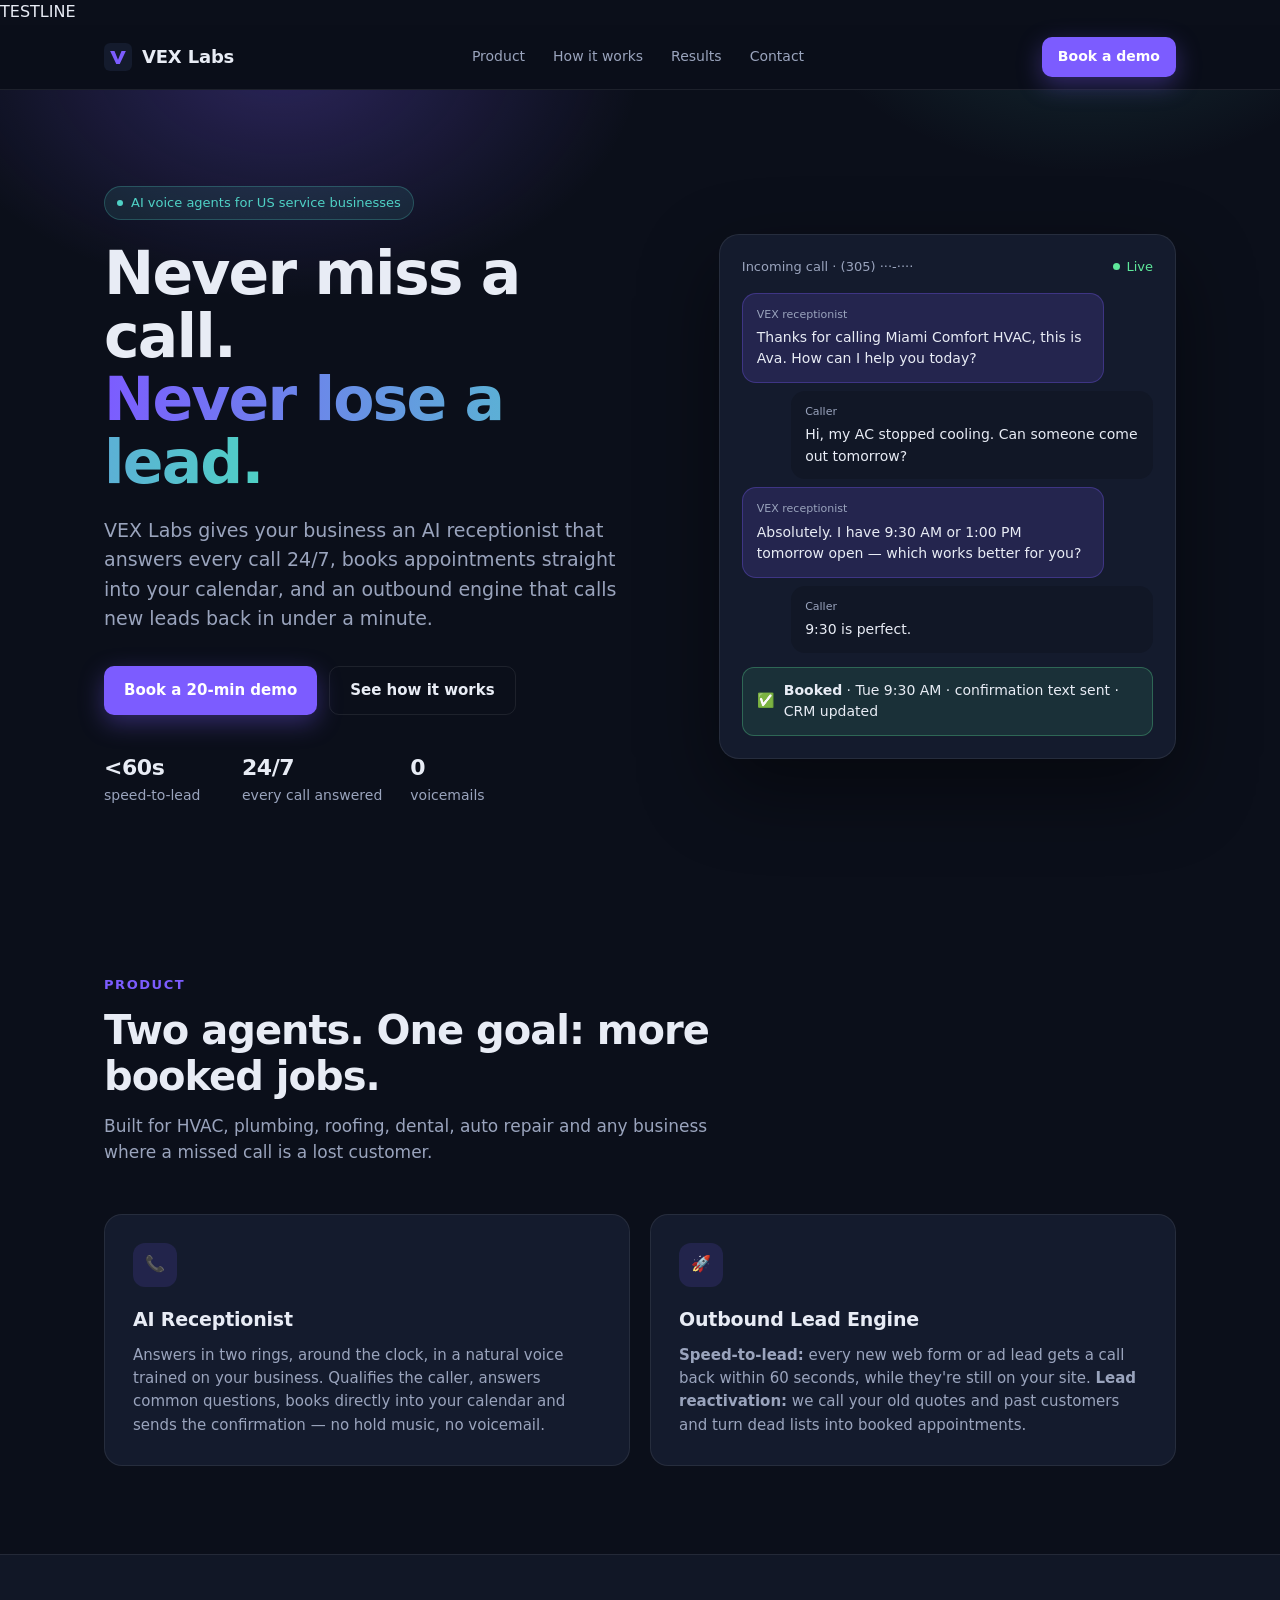
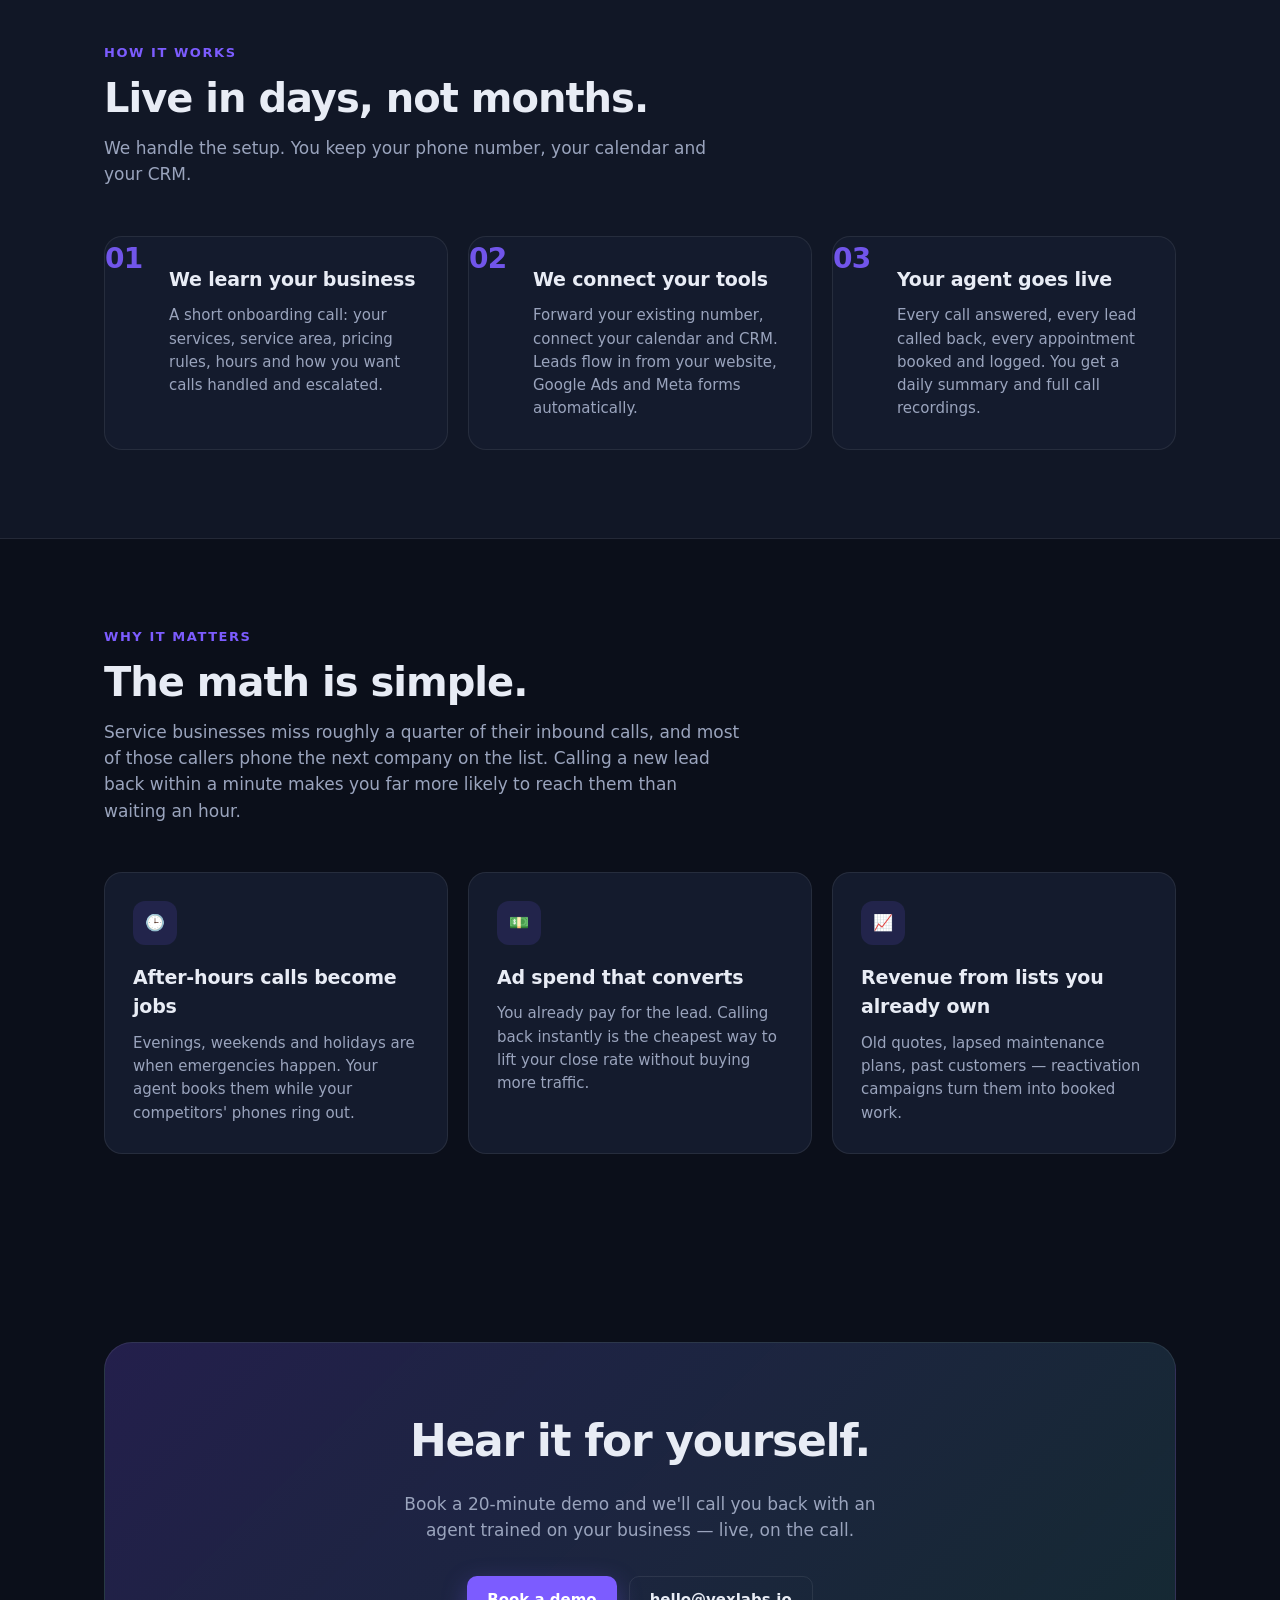
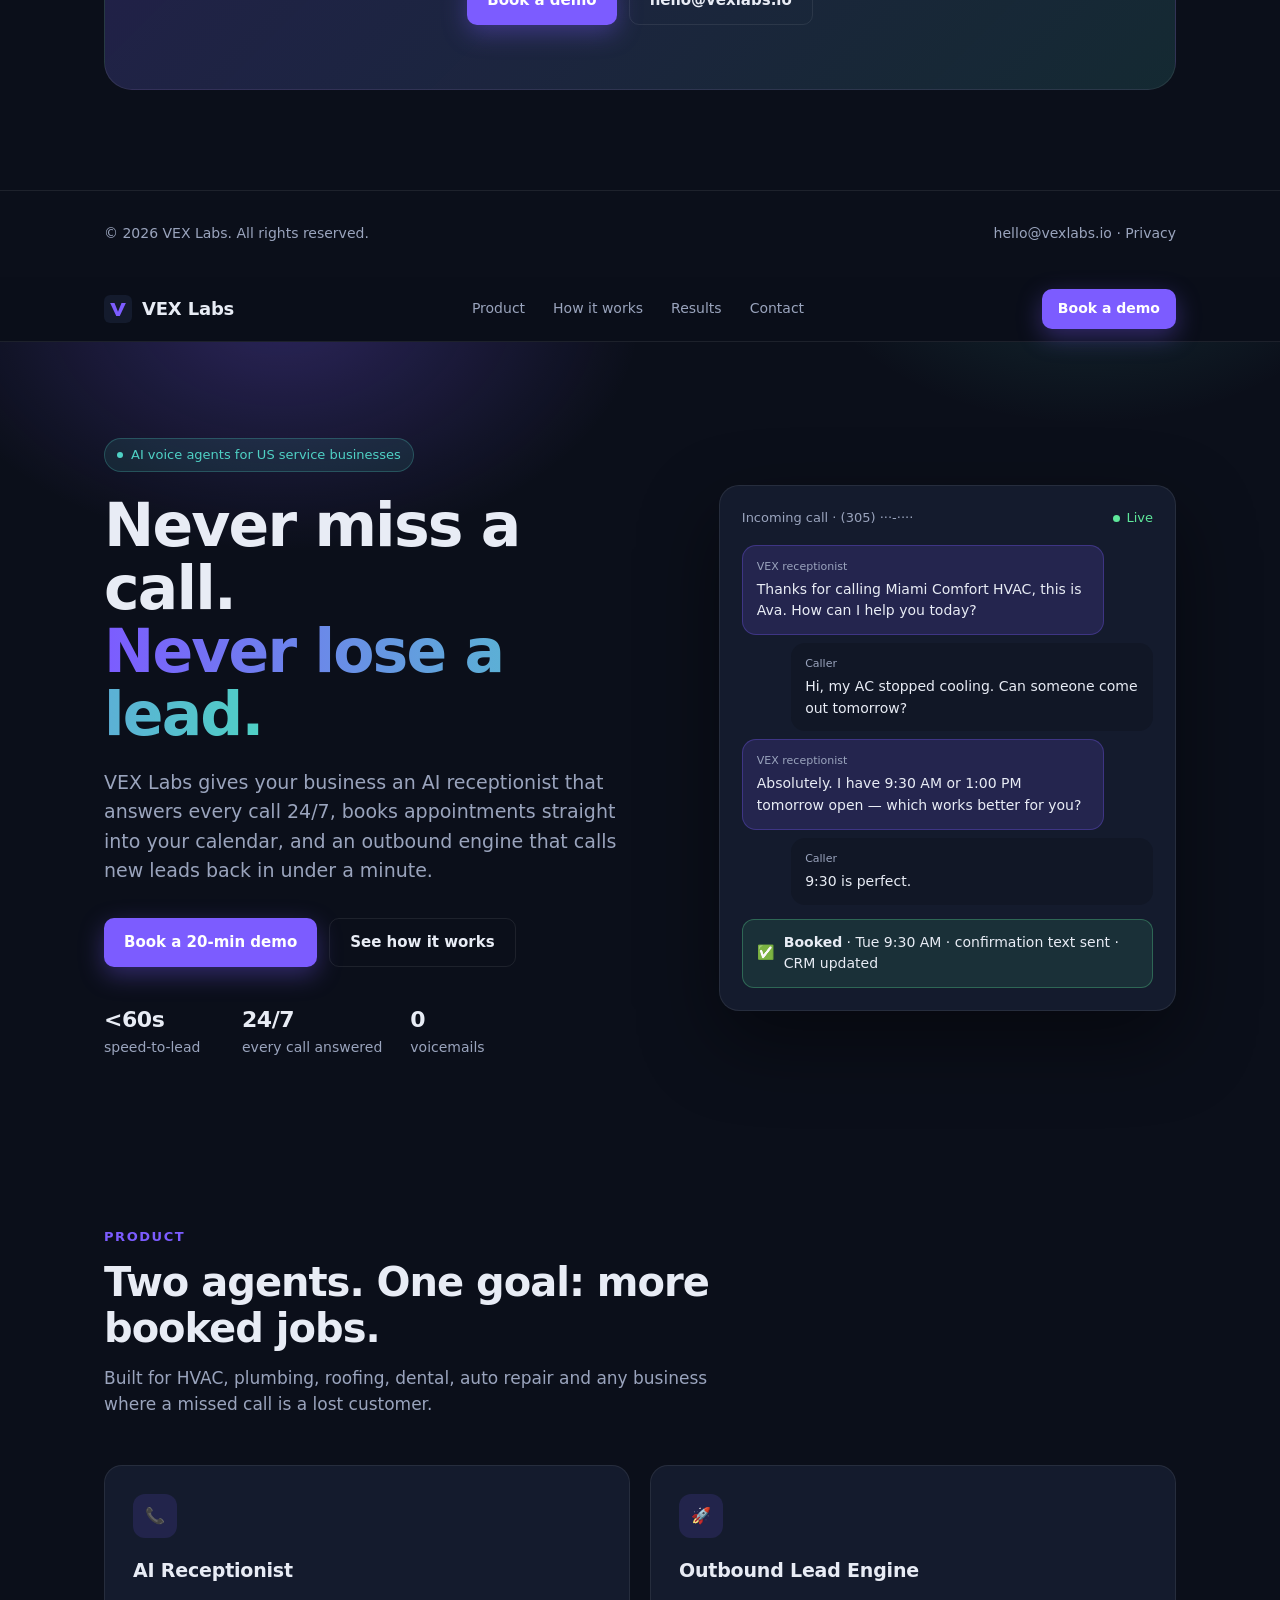
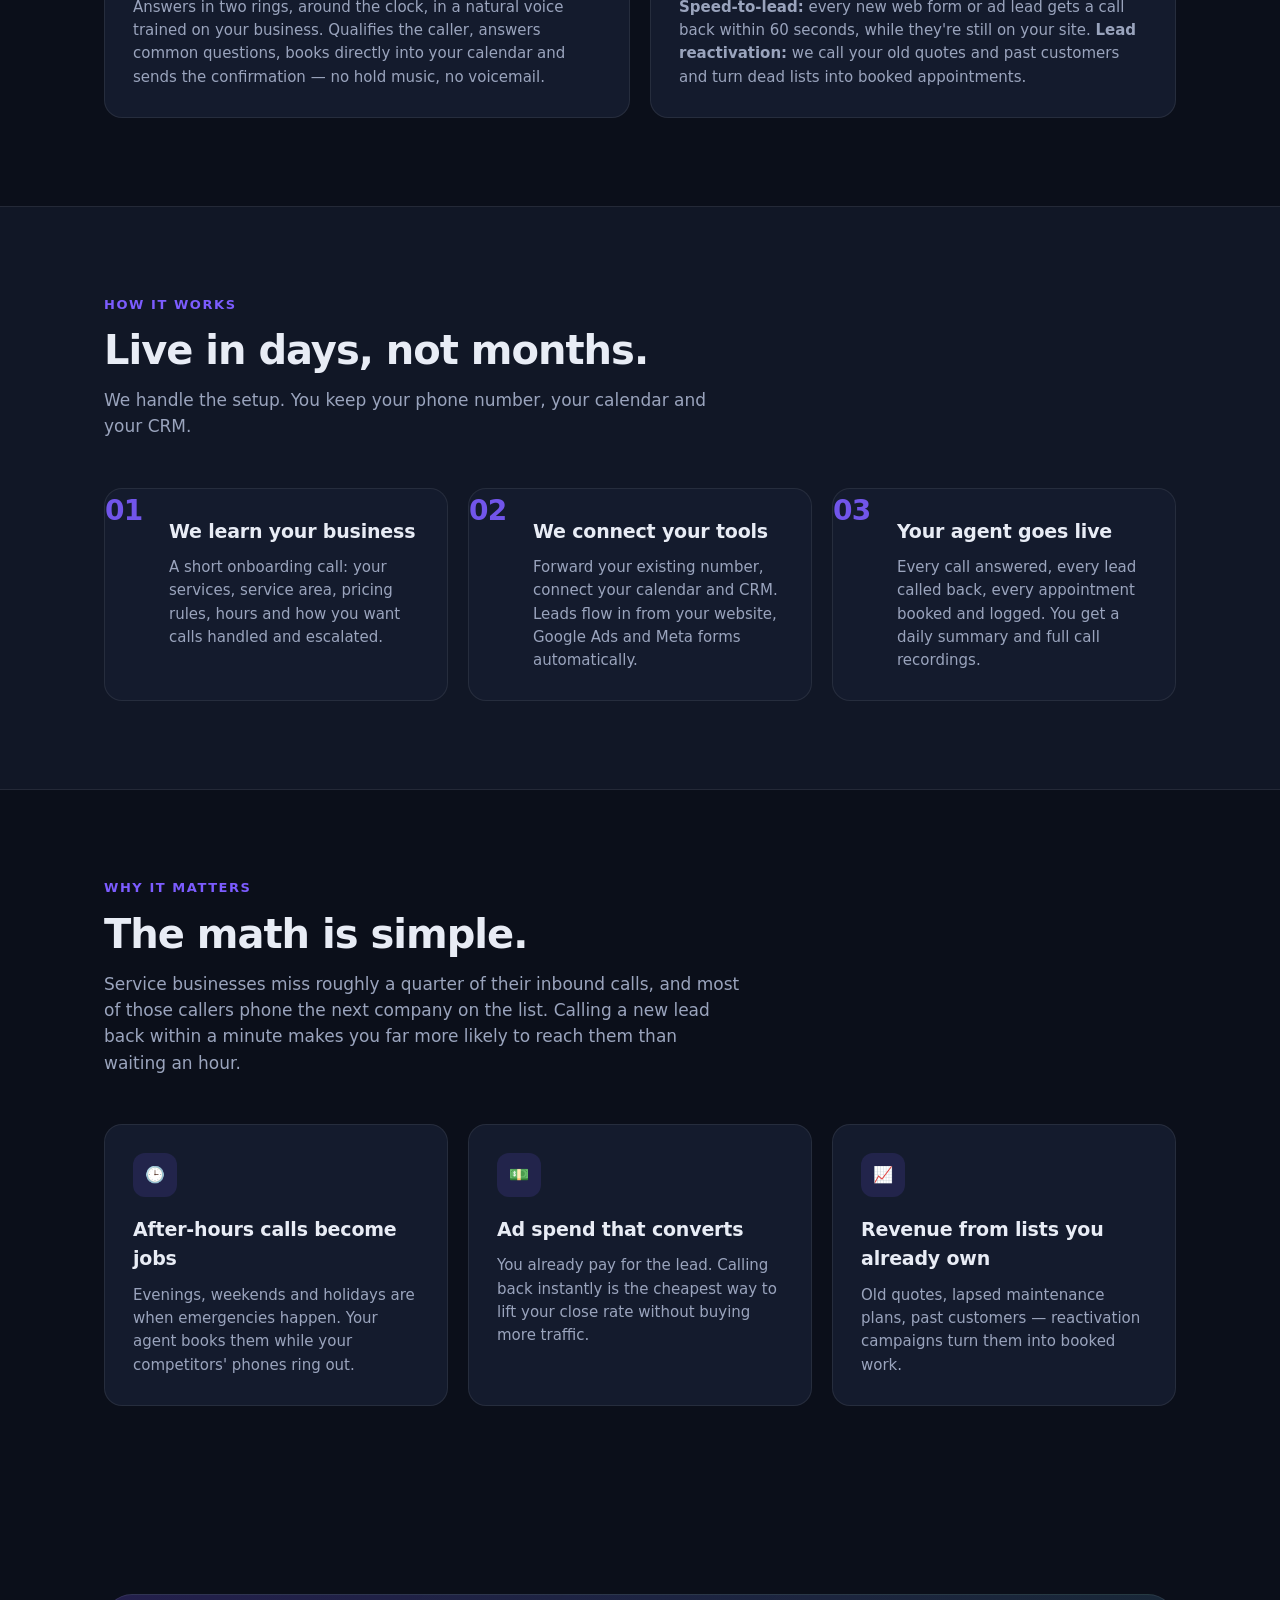
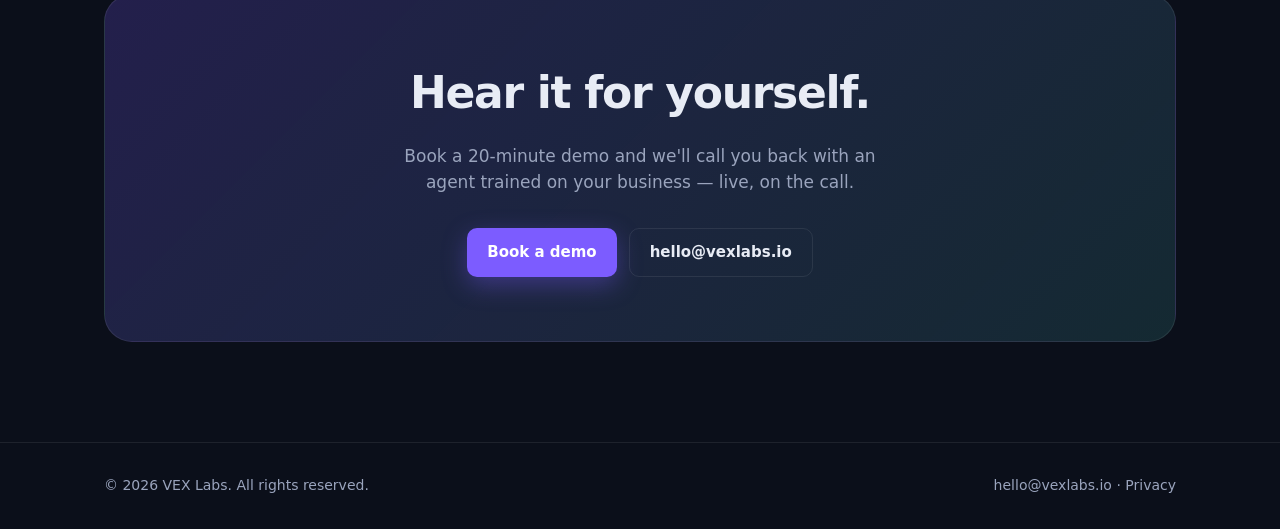
==== index.html @ 3f093e0b "Add initial index.html for VEX Labs website This commit adds a new index.html file containing the st" ====
TESTLINE<!DOCTYPE html>
<html lang="en">
<head>
<meta charset="utf-8">
<meta name="viewport" content="width=device-width, initial-scale=1">
<title>VEX Labs — AI receptionist & outbound lead engine</title>
<meta name="description" content="VEX Labs builds AI voice agents that answer every call, book appointments and reactivate leads for US service businesses. Speed-to-lead in under 60 seconds.">
<meta property="og:title" content="VEX Labs — Never miss a call. Never lose a lead.">
<meta property="og:description" content="AI receptionist and outbound lead engine for US service businesses.">
<meta property="og:type" content="website">
<meta property="og:url" content="https://vexlabs.io">
<link rel="icon" href="data:image/svg+xml,%3Csvg xmlns='http://www.w3.org/2000/svg' viewBox='0 0 64 64'%3E%3Crect width='64' height='64' rx='14' fill='%230b0f1a'/%3E%3Cpath d='M14 18h10l8 20 8-20h10L36 48h-8z' fill='%237c5cff'/%3E%3C/svg%3E">
<style>
:root{
  --bg:#0b0f1a;--bg2:#111726;--card:#141b2d;--line:rgba(255,255,255,.08);
  --text:#e8ecf5;--muted:#9aa4bd;--accent:#7c5cff;--accent2:#4fd1c5;
  --max:1120px;
}
*{box-sizing:border-box;margin:0;padding:0}
html{scroll-behavior:smooth}
body{font-family:Inter,ui-sans-serif,system-ui,-apple-system,"Segoe UI",Roboto,Helvetica,Arial,sans-serif;background:var(--bg);color:var(--text);line-height:1.55;-webkit-font-smoothing:antialiased}
a{color:inherit;text-decoration:none}
.wrap{max-width:var(--max);margin:0 auto;padding:0 24px}
/* nav */
nav{position:sticky;top:0;z-index:10;backdrop-filter:blur(12px);background:rgba(11,15,26,.75);border-bottom:1px solid var(--line)}
nav .wrap{display:flex;align-items:center;justify-content:space-between;height:64px}
.logo{display:flex;align-items:center;gap:10px;font-weight:700;letter-spacing:-.01em;font-size:18px}
.logo svg{width:28px;height:28px}
.navlinks{display:flex;gap:28px;font-size:14px;color:var(--muted)}
.navlinks a:hover{color:var(--text)}
.btn{display:inline-flex;align-items:center;gap:8px;padding:12px 20px;border-radius:10px;font-weight:600;font-size:15px;transition:transform .15s,box-shadow .15s}
.btn-primary{background:var(--accent);color:#fff;box-shadow:0 8px 24px rgba(124,92,255,.35)}
.btn-primary:hover{transform:translateY(-1px);box-shadow:0 12px 28px rgba(124,92,255,.45)}
.btn-ghost{border:1px solid var(--line);color:var(--text)}
.btn-ghost:hover{background:var(--bg2)}
.btn-sm{padding:9px 16px;font-size:14px}
@media(max-width:720px){.navlinks{display:none}}
/* hero */
.hero{position:relative;padding:96px 0 80px;overflow:hidden}
.hero::before{content:"";position:absolute;inset:-40% -20% auto;height:120%;background:
 radial-gradient(600px 400px at 30% 30%,rgba(124,92,255,.28),transparent 60%),
 radial-gradient(500px 350px at 75% 20%,rgba(79,209,197,.18),transparent 60%);pointer-events:none}
.hero .wrap{position:relative;display:grid;grid-template-columns:1.1fr .9fr;gap:56px;align-items:center}
.eyebrow{display:inline-flex;align-items:center;gap:8px;font-size:13px;color:var(--accent2);background:rgba(79,209,197,.1);border:1px solid rgba(79,209,197,.25);padding:6px 12px;border-radius:999px;margin-bottom:22px}
.eyebrow i{width:6px;height:6px;border-radius:50%;background:var(--accent2);animation:pulse 1.6s infinite}
@keyframes pulse{0%,100%{opacity:1}50%{opacity:.3}}
h1{font-size:clamp(38px,5.2vw,60px);line-height:1.05;letter-spacing:-.03em;font-weight:800}
h1 span{background:linear-gradient(90deg,var(--accent),var(--accent2));-webkit-background-clip:text;background-clip:text;color:transparent}
.lede{font-size:19px;color:var(--muted);margin:22px 0 32px;max-width:540px}
.cta{display:flex;gap:12px;flex-wrap:wrap}
.trust{margin-top:36px;display:flex;gap:28px;flex-wrap:wrap;font-size:14px;color:var(--muted)}
.trust>div{min-width:110px}
.trust b{color:var(--text);font-size:22px;display:block;letter-spacing:-.02em}
/* phone card */
.demo{background:var(--card);border:1px solid var(--line);border-radius:20px;padding:22px;box-shadow:0 30px 80px rgba(0,0,0,.45)}
.demo .head{display:flex;justify-content:space-between;align-items:center;font-size:13px;color:var(--muted);margin-bottom:16px}
.demo .head .live{color:#5ee79a;display:flex;gap:6px;align-items:center}
.demo .head .live i{width:7px;height:7px;background:#5ee79a;border-radius:50%;animation:pulse 1.2s infinite}
.msg{padding:12px 14px;border-radius:14px;font-size:14px;margin:8px 0;max-width:88%}
.msg.ai{background:rgba(124,92,255,.16);border:1px solid rgba(124,92,255,.3)}
.msg.cu{background:var(--bg2);margin-left:auto}
.msg small{display:block;font-size:11px;color:var(--muted);margin-bottom:4px}
.booked{margin-top:14px;display:flex;align-items:center;gap:10px;background:rgba(94,231,154,.1);border:1px solid rgba(94,231,154,.3);border-radius:12px;padding:12px 14px;font-size:14px}
@media(max-width:860px){.hero{padding:64px 0 56px}.hero .wrap{grid-template-columns:1fr}.demo{max-width:480px}}
/* sections */
section{padding:88px 0}
.sec-head{max-width:640px;margin-bottom:48px}
.sec-head h2{font-size:clamp(28px,3.6vw,40px);letter-spacing:-.025em;line-height:1.15}
.sec-head p{color:var(--muted);margin-top:14px;font-size:17px}
.kicker{font-size:13px;text-transform:uppercase;letter-spacing:.12em;color:var(--accent);font-weight:700;margin-bottom:12px}
.grid{display:grid;gap:20px}
.grid-3{grid-template-columns:repeat(3,1fr)}
.grid-2{grid-template-columns:repeat(2,1fr)}
@media(max-width:860px){.grid-3,.grid-2{grid-template-columns:1fr}}
.card{background:var(--card);border:1px solid var(--line);border-radius:18px;padding:28px}
.card .ic{width:44px;height:44px;border-radius:12px;display:grid;place-items:center;background:rgba(124,92,255,.14);color:var(--accent);margin-bottom:18px}
.card h3{font-size:19px;margin-bottom:10px;letter-spacing:-.01em}
.card p{color:var(--muted);font-size:15px}
.steps{counter-reset:s}
.step{position:relative;padding-left:64px}
.step::before{counter-increment:s;content:counter(s,decimal-leading-zero);position:absolute;left:0;top:0;font-weight:800;font-size:28px;letter-spacing:-.03em;color:var(--accent);opacity:.9}
.alt{background:var(--bg2);border-top:1px solid var(--line);border-bottom:1px solid var(--line)}
.stack{display:flex;gap:10px;flex-wrap:wrap;margin-top:20px}
.stack span{font-size:13px;color:var(--muted);border:1px solid var(--line);padding:6px 12px;border-radius:999px}
/* final cta */
.final{text-align:center;padding:100px 0}
.final .box{background:linear-gradient(135deg,rgba(124,92,255,.22),rgba(79,209,197,.14));border:1px solid var(--line);border-radius:28px;padding:64px 32px}
.final h2{font-size:clamp(30px,4vw,44px);letter-spacing:-.03em}
.final p{color:var(--muted);margin:16px auto 32px;max-width:520px;font-size:17px}
footer{border-top:1px solid var(--line);padding:32px 0;font-size:14px;color:var(--muted)}
footer .wrap{display:flex;justify-content:space-between;flex-wrap:wrap;gap:12px}
footer a:hover{color:var(--text)}
</style>
</head>
<body>

<nav>
  <div class="wrap">
    <a class="logo" href="#">
      <svg viewBox="0 0 64 64" aria-hidden="true"><rect width="64" height="64" rx="14" fill="#141b2d"/><path d="M14 18h10l8 20 8-20h10L36 48h-8z" fill="#7c5cff"/></svg>
      VEX Labs
    </a>
    <div class="navlinks">
      <a href="#product">Product</a>
      <a href="#how">How it works</a>
      <a href="#results">Results</a>
      <a href="#contact">Contact</a>
    </div>
    <a class="btn btn-primary btn-sm" href="#contact">Book a demo</a>
  </div>
</nav>

<header class="hero">
  <div class="wrap">
    <div>
      <div class="eyebrow"><i></i> AI voice agents for US service businesses</div>
      <h1>Never miss a call.<br><span>Never lose a lead.</span></h1>
      <p class="lede">VEX Labs gives your business an AI receptionist that answers every call 24/7, books appointments straight into your calendar, and an outbound engine that calls new leads back in under a minute.</p>
      <div class="cta">
        <a class="btn btn-primary" href="#contact">Book a 20‑min demo</a>
        <a class="btn btn-ghost" href="#how">See how it works</a>
      </div>
      <div class="trust">
        <div><b>&lt;60s</b>speed‑to‑lead</div>
        <div><b>24/7</b>every call answered</div>
        <div><b>0</b>voicemails</div>
      </div>
    </div>

    <div class="demo" aria-label="Example call transcript">
      <div class="head"><span>Incoming call · (305) ···‑····</span><span class="live"><i></i> Live</span></div>
      <div class="msg ai"><small>VEX receptionist</small>Thanks for calling Miami Comfort HVAC, this is Ava. How can I help you today?</div>
      <div class="msg cu"><small>Caller</small>Hi, my AC stopped cooling. Can someone come out tomorrow?</div>
      <div class="msg ai"><small>VEX receptionist</small>Absolutely. I have 9:30 AM or 1:00 PM tomorrow open — which works better for you?</div>
      <div class="msg cu"><small>Caller</small>9:30 is perfect.</div>
      <div class="booked">✅ <span><b>Booked</b> · Tue 9:30 AM · confirmation text sent · CRM updated</span></div>
    </div>
  </div>
</header>

<section id="product">
  <div class="wrap">
    <div class="sec-head">
      <div class="kicker">Product</div>
      <h2>Two agents. One goal: more booked jobs.</h2>
      <p>Built for HVAC, plumbing, roofing, dental, auto repair and any business where a missed call is a lost customer.</p>
    </div>
    <div class="grid grid-2">
      <div class="card">
        <div class="ic">📞</div>
        <h3>AI Receptionist</h3>
        <p>Answers in two rings, around the clock, in a natural voice trained on your business. Qualifies the caller, answers common questions, books directly into your calendar and sends the confirmation — no hold music, no voicemail.</p>
      </div>
      <div class="card">
        <div class="ic">🚀</div>
        <h3>Outbound Lead Engine</h3>
        <p><b>Speed‑to‑lead:</b> every new web form or ad lead gets a call back within 60 seconds, while they're still on your site. <b>Lead reactivation:</b> we call your old quotes and past customers and turn dead lists into booked appointments.</p>
      </div>
    </div>
  </div>
</section>

<section id="how" class="alt">
  <div class="wrap">
    <div class="sec-head">
      <div class="kicker">How it works</div>
      <h2>Live in days, not months.</h2>
      <p>We handle the setup. You keep your phone number, your calendar and your CRM.</p>
    </div>
    <div class="grid grid-3 steps">
      <div class="card step"><h3>We learn your business</h3><p>A short onboarding call: your services, service area, pricing rules, hours and how you want calls handled and escalated.</p></div>
      <div class="card step"><h3>We connect your tools</h3><p>Forward your existing number, connect your calendar and CRM. Leads flow in from your website, Google Ads and Meta forms automatically.</p></div>
      <div class="card step"><h3>Your agent goes live</h3><p>Every call answered, every lead called back, every appointment booked and logged. You get a daily summary and full call recordings.</p></div>
    </div>
  </div>
</section>

<section id="results">
  <div class="wrap">
    <div class="sec-head">
      <div class="kicker">Why it matters</div>
      <h2>The math is simple.</h2>
      <p>Service businesses miss roughly a quarter of their inbound calls, and most of those callers phone the next company on the list. Calling a new lead back within a minute makes you far more likely to reach them than waiting an hour.</p>
    </div>
    <div class="grid grid-3">
      <div class="card"><div class="ic">🕒</div><h3>After‑hours calls become jobs</h3><p>Evenings, weekends and holidays are when emergencies happen. Your agent books them while your competitors' phones ring out.</p></div>
      <div class="card"><div class="ic">💵</div><h3>Ad spend that converts</h3><p>You already pay for the lead. Calling back instantly is the cheapest way to lift your close rate without buying more traffic.</p></div>
      <div class="card"><div class="ic">📈</div><h3>Revenue from lists you already own</h3><p>Old quotes, lapsed maintenance plans, past customers — reactivation campaigns turn them into booked work.</p></div>
    </div>
  </div>
</section>

<section id="contact" class="final">
  <div class="wrap">
    <div class="box">
      <h2>Hear it for yourself.</h2>
      <p>Book a 20‑minute demo and we'll call you back with an agent trained on your business — live, on the call.</p>
      <div class="cta" style="justify-content:center">
        <!-- TODO: replace with the Cal.com booking link (e.g. https://cal.com/vexlabs/demo) -->
        <a class="btn btn-primary" href="mailto:hello@vexlabs.io?subject=Demo%20request">Book a demo</a>
        <a class="btn btn-ghost" href="mailto:hello@vexlabs.io">hello@vexlabs.io</a>
      </div>
    </div>
  </div>
</section>

<footer>
  <div class="wrap">
    <span>© 2026 VEX Labs. All rights reserved.</span>
    <span><a href="mailto:hello@vexlabs.io">hello@vexlabs.io</a> · <a href="#">Privacy</a></span>
  </div>
</footer>

</body>
</html>
<!DOCTYPE html>
<html lang="en">
<head>
<meta charset="utf-8">
<meta name="viewport" content="width=device-width, initial-scale=1">
<title>VEX Labs — AI receptionist & outbound lead engine</title>
<meta name="description" content="VEX Labs builds AI voice agents that answer every call, book appointments and reactivate leads for US service businesses. Speed-to-lead in under 60 seconds.">
<meta property="og:title" content="VEX Labs — Never miss a call. Never lose a lead.">
<meta property="og:description" content="AI receptionist and outbound lead engine for US service businesses.">
<meta property="og:type" content="website">
<meta property="og:url" content="https://vexlabs.io">
<link rel="icon" href="data:image/svg+xml,%3Csvg xmlns='http://www.w3.org/2000/svg' viewBox='0 0 64 64'%3E%3Crect width='64' height='64' rx='14' fill='%230b0f1a'/%3E%3Cpath d='M14 18h10l8 20 8-20h10L36 48h-8z' fill='%237c5cff'/%3E%3C/svg%3E">
<style>
:root{
  --bg:#0b0f1a;--bg2:#111726;--card:#141b2d;--line:rgba(255,255,255,.08);
  --text:#e8ecf5;--muted:#9aa4bd;--accent:#7c5cff;--accent2:#4fd1c5;
  --max:1120px;
}
*{box-sizing:border-box;margin:0;padding:0}
html{scroll-behavior:smooth}
body{font-family:Inter,ui-sans-serif,system-ui,-apple-system,"Segoe UI",Roboto,Helvetica,Arial,sans-serif;background:var(--bg);color:var(--text);line-height:1.55;-webkit-font-smoothing:antialiased}
a{color:inherit;text-decoration:none}
.wrap{max-width:var(--max);margin:0 auto;padding:0 24px}
/* nav */
nav{position:sticky;top:0;z-index:10;backdrop-filter:blur(12px);background:rgba(11,15,26,.75);border-bottom:1px solid var(--line)}
nav .wrap{display:flex;align-items:center;justify-content:space-between;height:64px}
.logo{display:flex;align-items:center;gap:10px;font-weight:700;letter-spacing:-.01em;font-size:18px}
.logo svg{width:28px;height:28px}
.navlinks{display:flex;gap:28px;font-size:14px;color:var(--muted)}
.navlinks a:hover{color:var(--text)}
.btn{display:inline-flex;align-items:center;gap:8px;padding:12px 20px;border-radius:10px;font-weight:600;font-size:15px;transition:transform .15s,box-shadow .15s}
.btn-primary{background:var(--accent);color:#fff;box-shadow:0 8px 24px rgba(124,92,255,.35)}
.btn-primary:hover{transform:translateY(-1px);box-shadow:0 12px 28px rgba(124,92,255,.45)}
.btn-ghost{border:1px solid var(--line);color:var(--text)}
.btn-ghost:hover{background:var(--bg2)}
.btn-sm{padding:9px 16px;font-size:14px}
@media(max-width:720px){.navlinks{display:none}}
/* hero */
.hero{position:relative;padding:96px 0 80px;overflow:hidden}
.hero::before{content:"";position:absolute;inset:-40% -20% auto;height:120%;background:
 radial-gradient(600px 400px at 30% 30%,rgba(124,92,255,.28),transparent 60%),
 radial-gradient(500px 350px at 75% 20%,rgba(79,209,197,.18),transparent 60%);pointer-events:none}
.hero .wrap{position:relative;display:grid;grid-template-columns:1.1fr .9fr;gap:56px;align-items:center}
.eyebrow{display:inline-flex;align-items:center;gap:8px;font-size:13px;color:var(--accent2);background:rgba(79,209,197,.1);border:1px solid rgba(79,209,197,.25);padding:6px 12px;border-radius:999px;margin-bottom:22px}
.eyebrow i{width:6px;height:6px;border-radius:50%;background:var(--accent2);animation:pulse 1.6s infinite}
@keyframes pulse{0%,100%{opacity:1}50%{opacity:.3}}
h1{font-size:clamp(38px,5.2vw,60px);line-height:1.05;letter-spacing:-.03em;font-weight:800}
h1 span{background:linear-gradient(90deg,var(--accent),var(--accent2));-webkit-background-clip:text;background-clip:text;color:transparent}
.lede{font-size:19px;color:var(--muted);margin:22px 0 32px;max-width:540px}
.cta{display:flex;gap:12px;flex-wrap:wrap}
.trust{margin-top:36px;display:flex;gap:28px;flex-wrap:wrap;font-size:14px;color:var(--muted)}
.trust>div{min-width:110px}
.trust b{color:var(--text);font-size:22px;display:block;letter-spacing:-.02em}
/* phone card */
.demo{background:var(--card);border:1px solid var(--line);border-radius:20px;padding:22px;box-shadow:0 30px 80px rgba(0,0,0,.45)}
.demo .head{display:flex;justify-content:space-between;align-items:center;font-size:13px;color:var(--muted);margin-bottom:16px}
.demo .head .live{color:#5ee79a;display:flex;gap:6px;align-items:center}
.demo .head .live i{width:7px;height:7px;background:#5ee79a;border-radius:50%;animation:pulse 1.2s infinite}
.msg{padding:12px 14px;border-radius:14px;font-size:14px;margin:8px 0;max-width:88%}
.msg.ai{background:rgba(124,92,255,.16);border:1px solid rgba(124,92,255,.3)}
.msg.cu{background:var(--bg2);margin-left:auto}
.msg small{display:block;font-size:11px;color:var(--muted);margin-bottom:4px}
.booked{margin-top:14px;display:flex;align-items:center;gap:10px;background:rgba(94,231,154,.1);border:1px solid rgba(94,231,154,.3);border-radius:12px;padding:12px 14px;font-size:14px}
@media(max-width:860px){.hero{padding:64px 0 56px}.hero .wrap{grid-template-columns:1fr}.demo{max-width:480px}}
/* sections */
section{padding:88px 0}
.sec-head{max-width:640px;margin-bottom:48px}
.sec-head h2{font-size:clamp(28px,3.6vw,40px);letter-spacing:-.025em;line-height:1.15}
.sec-head p{color:var(--muted);margin-top:14px;font-size:17px}
.kicker{font-size:13px;text-transform:uppercase;letter-spacing:.12em;color:var(--accent);font-weight:700;margin-bottom:12px}
.grid{display:grid;gap:20px}
.grid-3{grid-template-columns:repeat(3,1fr)}
.grid-2{grid-template-columns:repeat(2,1fr)}
@media(max-width:860px){.grid-3,.grid-2{grid-template-columns:1fr}}
.card{background:var(--card);border:1px solid var(--line);border-radius:18px;padding:28px}
.card .ic{width:44px;height:44px;border-radius:12px;display:grid;place-items:center;background:rgba(124,92,255,.14);color:var(--accent);margin-bottom:18px}
.card h3{font-size:19px;margin-bottom:10px;letter-spacing:-.01em}
.card p{color:var(--muted);font-size:15px}
.steps{counter-reset:s}
.step{position:relative;padding-left:64px}
.step::before{counter-increment:s;content:counter(s,decimal-leading-zero);position:absolute;left:0;top:0;font-weight:800;font-size:28px;letter-spacing:-.03em;color:var(--accent);opacity:.9}
.alt{background:var(--bg2);border-top:1px solid var(--line);border-bottom:1px solid var(--line)}
/* final cta */
.final{text-align:center;padding:100px 0}
.final .box{background:linear-gradient(135deg,rgba(124,92,255,.22),rgba(79,209,197,.14));border:1px solid var(--line);border-radius:28px;padding:64px 32px}
.final h2{font-size:clamp(30px,4vw,44px);letter-spacing:-.03em}
.final p{color:var(--muted);margin:16px auto 32px;max-width:520px;font-size:17px}
footer{border-top:1px solid var(--line);padding:32px 0;font-size:14px;color:var(--muted)}
footer .wrap{display:flex;justify-content:space-between;flex-wrap:wrap;gap:12px}
footer a:hover{color:var(--text)}
</style>
</head>
<body>

<nav>
  <div class="wrap">
    <a class="logo" href="#">
      <svg viewBox="0 0 64 64" aria-hidden="true"><rect width="64" height="64" rx="14" fill="#141b2d"/><path d="M14 18h10l8 20 8-20h10L36 48h-8z" fill="#7c5cff"/></svg>
      VEX Labs
    </a>
    <div class="navlinks">
      <a href="#product">Product</a>
      <a href="#how">How it works</a>
      <a href="#results">Results</a>
      <a href="#contact">Contact</a>
    </div>
    <a class="btn btn-primary btn-sm" href="#contact">Book a demo</a>
  </div>
</nav>

<header class="hero">
  <div class="wrap">
    <div>
      <div class="eyebrow"><i></i> AI voice agents for US service businesses</div>
      <h1>Never miss a call.<br><span>Never lose a lead.</span></h1>
      <p class="lede">VEX Labs gives your business an AI receptionist that answers every call 24/7, books appointments straight into your calendar, and an outbound engine that calls new leads back in under a minute.</p>
      <div class="cta">
        <a class="btn btn-primary" href="#contact">Book a 20‑min demo</a>
        <a class="btn btn-ghost" href="#how">See how it works</a>
      </div>
      <div class="trust">
        <div><b>&lt;60s</b>speed‑to‑lead</div>
        <div><b>24/7</b>every call answered</div>
        <div><b>0</b>voicemails</div>
      </div>
    </div>

    <div class="demo" aria-label="Example call transcript">
      <div class="head"><span>Incoming call · (305) ···‑····</span><span class="live"><i></i> Live</span></div>
      <div class="msg ai"><small>VEX receptionist</small>Thanks for calling Miami Comfort HVAC, this is Ava. How can I help you today?</div>
      <div class="msg cu"><small>Caller</small>Hi, my AC stopped cooling. Can someone come out tomorrow?</div>
      <div class="msg ai"><small>VEX receptionist</small>Absolutely. I have 9:30 AM or 1:00 PM tomorrow open — which works better for you?</div>
      <div class="msg cu"><small>Caller</small>9:30 is perfect.</div>
      <div class="booked">✅ <span><b>Booked</b> · Tue 9:30 AM · confirmation text sent · CRM updated</span></div>
    </div>
  </div>
</header>

<section id="product">
  <div class="wrap">
    <div class="sec-head">
      <div class="kicker">Product</div>
      <h2>Two agents. One goal: more booked jobs.</h2>
      <p>Built for HVAC, plumbing, roofing, dental, auto repair and any business where a missed call is a lost customer.</p>
    </div>
    <div class="grid grid-2">
      <div class="card">
        <div class="ic">📞</div>
        <h3>AI Receptionist</h3>
        <p>Answers in two rings, around the clock, in a natural voice trained on your business. Qualifies the caller, answers common questions, books directly into your calendar and sends the confirmation — no hold music, no voicemail.</p>
      </div>
      <div class="card">
        <div class="ic">🚀</div>
        <h3>Outbound Lead Engine</h3>
        <p><b>Speed‑to‑lead:</b> every new web form or ad lead gets a call back within 60 seconds, while they're still on your site. <b>Lead reactivation:</b> we call your old quotes and past customers and turn dead lists into booked appointments.</p>
      </div>
    </div>
  </div>
</section>

<section id="how" class="alt">
  <div class="wrap">
    <div class="sec-head">
      <div class="kicker">How it works</div>
      <h2>Live in days, not months.</h2>
      <p>We handle the setup. You keep your phone number, your calendar and your CRM.</p>
    </div>
    <div class="grid grid-3 steps">
      <div class="card step"><h3>We learn your business</h3><p>A short onboarding call: your services, service area, pricing rules, hours and how you want calls handled and escalated.</p></div>
      <div class="card step"><h3>We connect your tools</h3><p>Forward your existing number, connect your calendar and CRM. Leads flow in from your website, Google Ads and Meta forms automatically.</p></div>
      <div class="card step"><h3>Your agent goes live</h3><p>Every call answered, every lead called back, every appointment booked and logged. You get a daily summary and full call recordings.</p></div>
    </div>
  </div>
</section>

<section id="results">
  <div class="wrap">
    <div class="sec-head">
      <div class="kicker">Why it matters</div>
      <h2>The math is simple.</h2>
      <p>Service businesses miss roughly a quarter of their inbound calls, and most of those callers phone the next company on the list. Calling a new lead back within a minute makes you far more likely to reach them than waiting an hour.</p>
    </div>
    <div class="grid grid-3">
      <div class="card"><div class="ic">🕒</div><h3>After‑hours calls become jobs</h3><p>Evenings, weekends and holidays are when emergencies happen. Your agent books them while your competitors' phones ring out.</p></div>
      <div class="card"><div class="ic">💵</div><h3>Ad spend that converts</h3><p>You already pay for the lead. Calling back instantly is the cheapest way to lift your close rate without buying more traffic.</p></div>
      <div class="card"><div class="ic">📈</div><h3>Revenue from lists you already own</h3><p>Old quotes, lapsed maintenance plans, past customers — reactivation campaigns turn them into booked work.</p></div>
    </div>
  </div>
</section>

<section id="contact" class="final">
  <div class="wrap">
    <div class="box">
      <h2>Hear it for yourself.</h2>
      <p>Book a 20‑minute demo and we'll call you back with an agent trained on your business — live, on the call.</p>
      <div class="cta" style="justify-content:center">
        <!-- TODO: replace with the Cal.com booking link (e.g. https://cal.com/vexlabs/demo) -->
        <a class="btn btn-primary" href="mailto:hello@vexlabs.io?subject=Demo%20request">Book a demo</a>
        <a class="btn btn-ghost" href="mailto:hello@vexlabs.io">hello@vexlabs.io</a>
      </div>
    </div>
  </div>
</section>

<footer>
  <div class="wrap">
    <span>© 2026 VEX Labs. All rights reserved.</span>
    <span><a href="mailto:hello@vexlabs.io">hello@vexlabs.io</a> · <a href="#">Privacy</a></span>
  </div>
</footer>

</body>
</html>
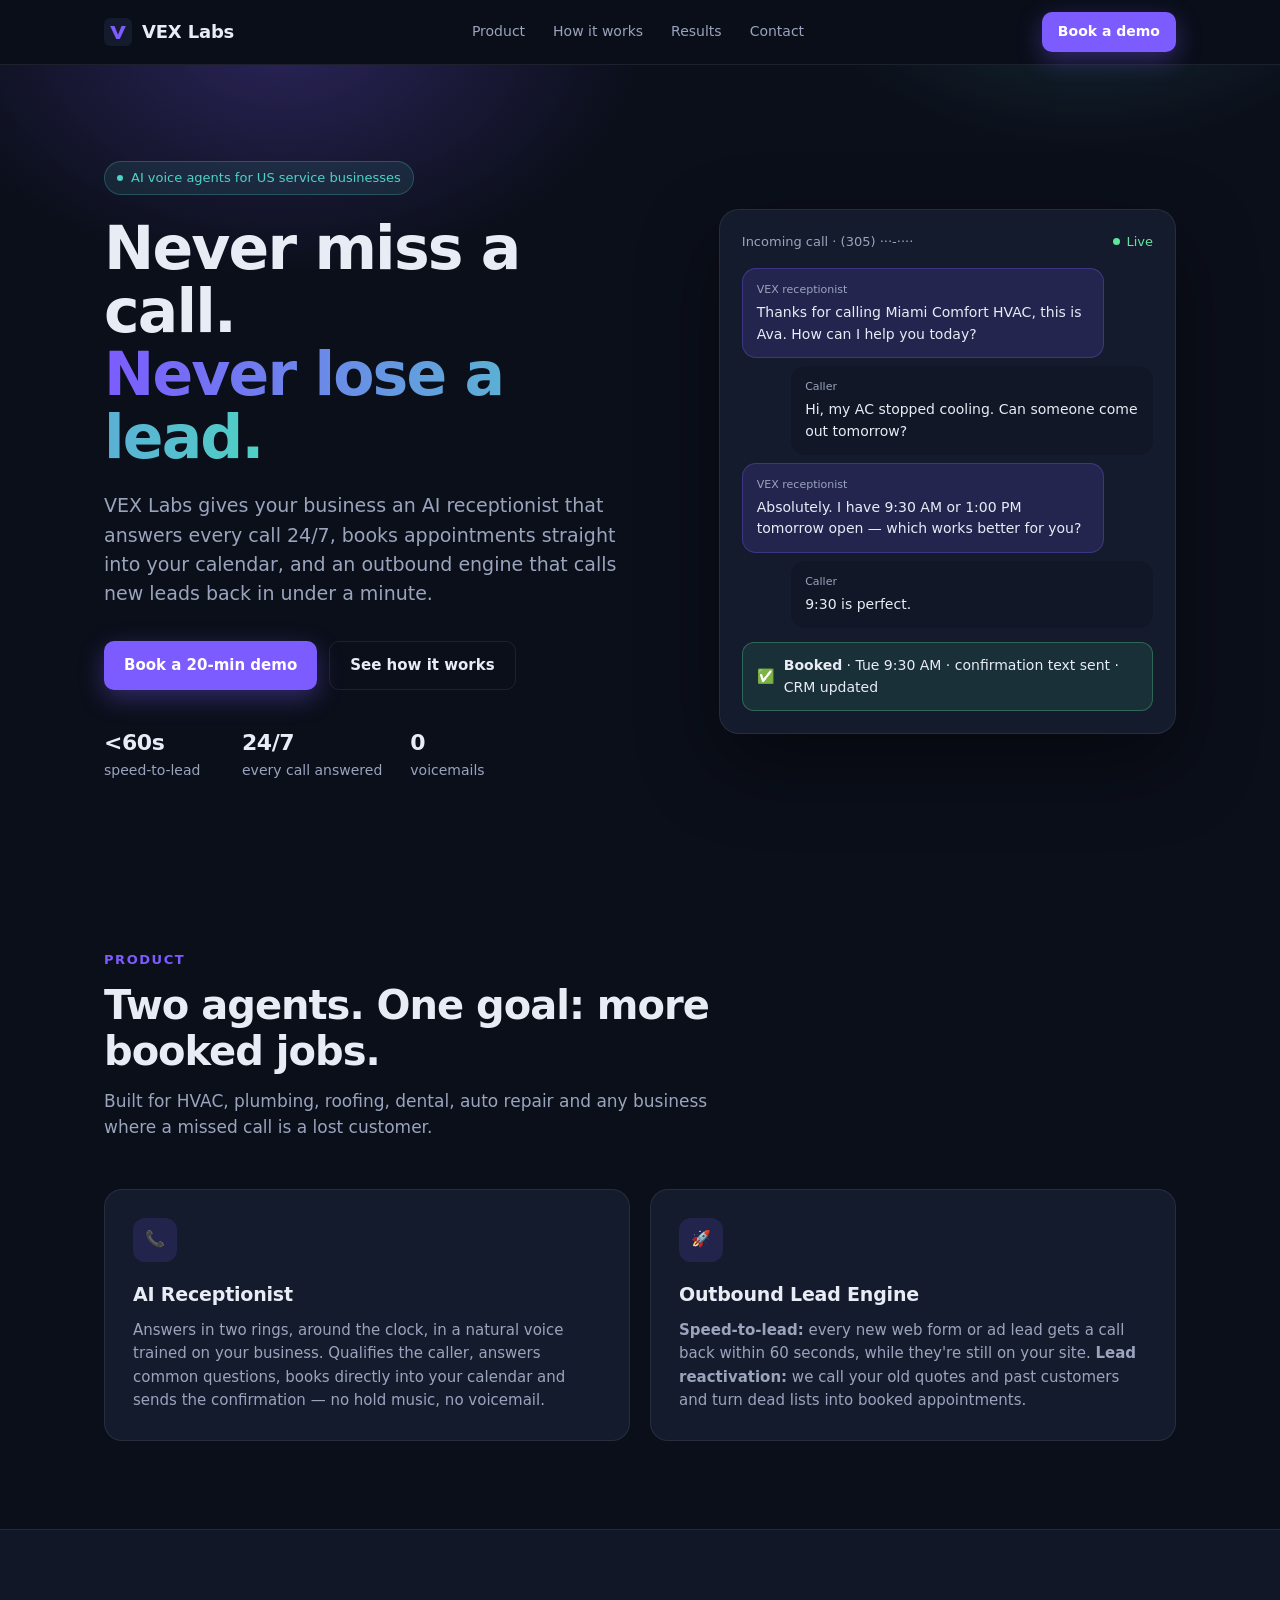
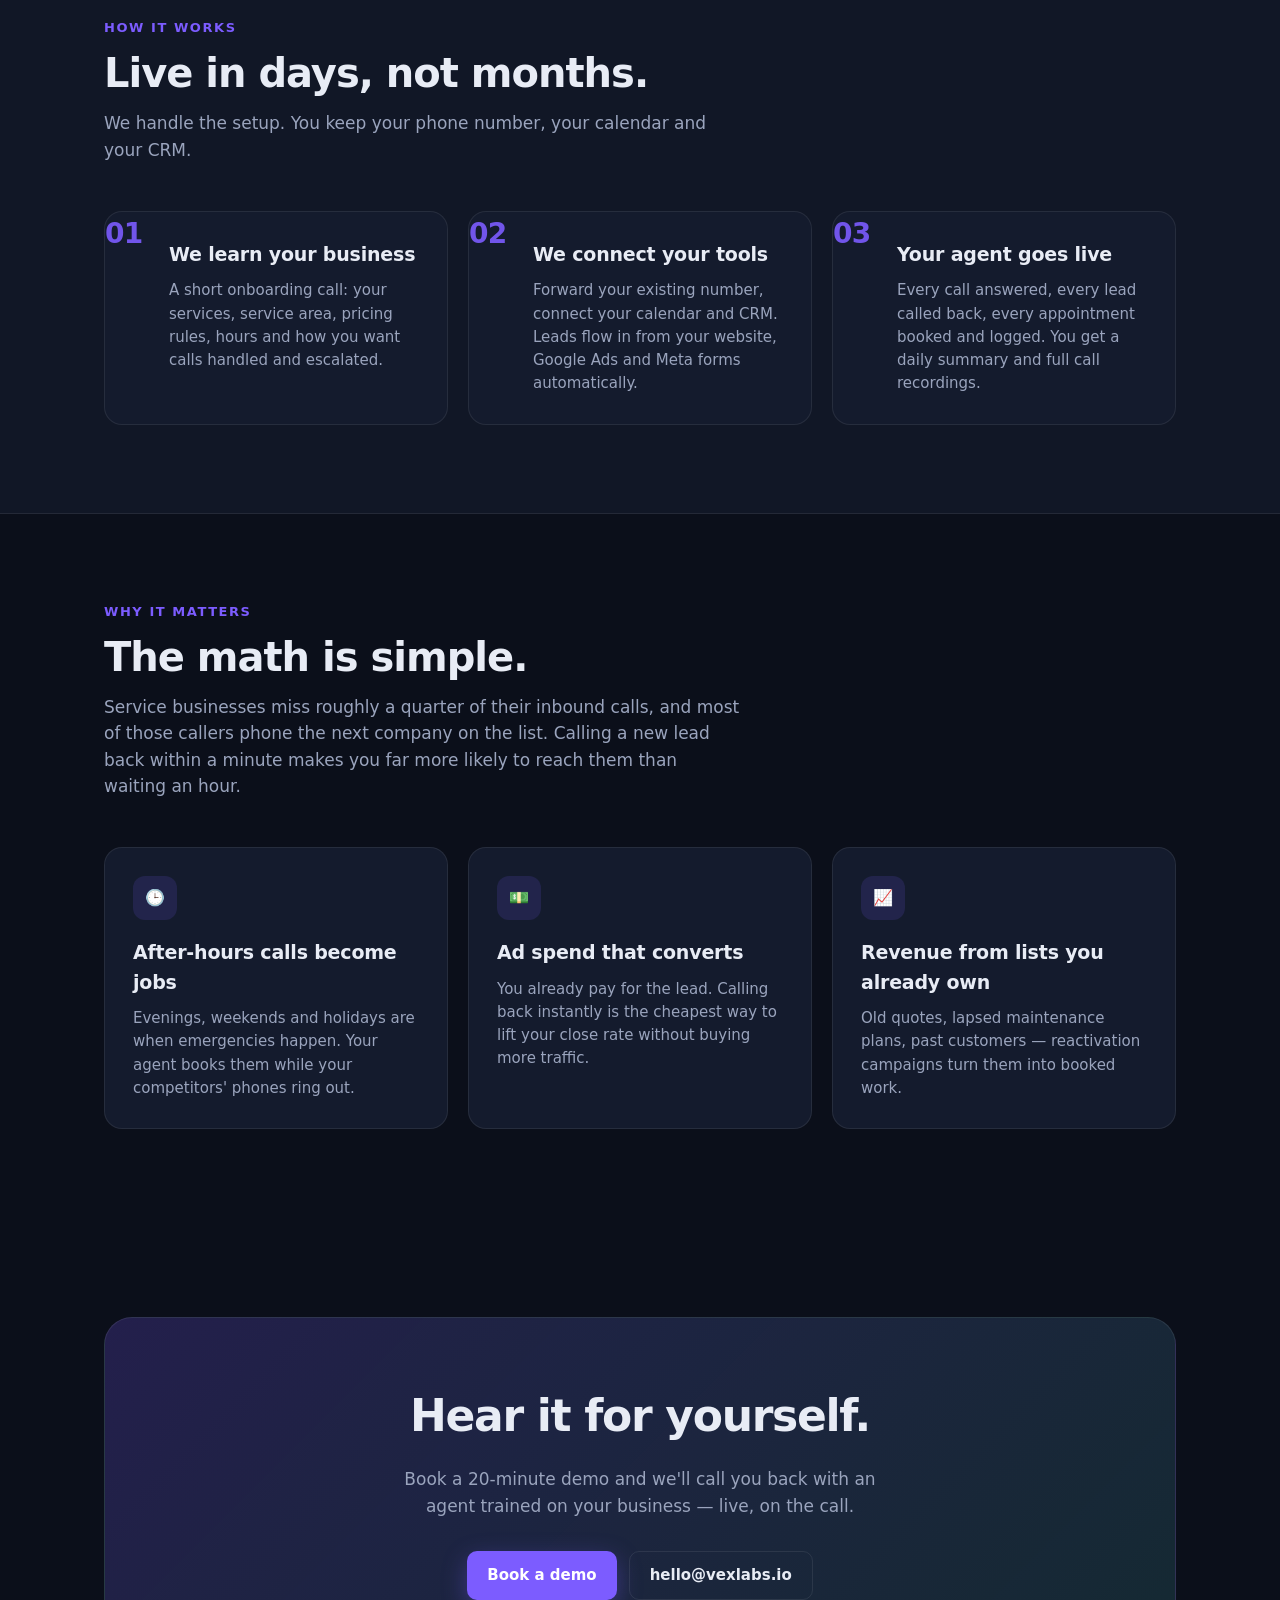
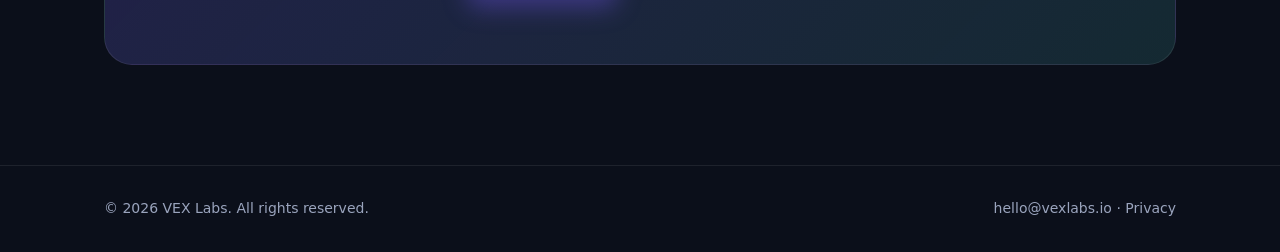
==== commit 02918918: "Refactor index.html to remove duplicate content Removed duplicate HTML structure and cleaned up the " ====
--- a/index.html
+++ b/index.html
@@ -1,4 +1,4 @@
-TESTLINE<!DOCTYPE html>
+<!DOCTYPE html>
 <html lang="en">
 <head>
 <meta charset="utf-8">
@@ -213,216 +213,3 @@
 
 </body>
 </html>
-<!DOCTYPE html>
-<html lang="en">
-<head>
-<meta charset="utf-8">
-<meta name="viewport" content="width=device-width, initial-scale=1">
-<title>VEX Labs — AI receptionist & outbound lead engine</title>
-<meta name="description" content="VEX Labs builds AI voice agents that answer every call, book appointments and reactivate leads for US service businesses. Speed-to-lead in under 60 seconds.">
-<meta property="og:title" content="VEX Labs — Never miss a call. Never lose a lead.">
-<meta property="og:description" content="AI receptionist and outbound lead engine for US service businesses.">
-<meta property="og:type" content="website">
-<meta property="og:url" content="https://vexlabs.io">
-<link rel="icon" href="data:image/svg+xml,%3Csvg xmlns='http://www.w3.org/2000/svg' viewBox='0 0 64 64'%3E%3Crect width='64' height='64' rx='14' fill='%230b0f1a'/%3E%3Cpath d='M14 18h10l8 20 8-20h10L36 48h-8z' fill='%237c5cff'/%3E%3C/svg%3E">
-<style>
-:root{
-  --bg:#0b0f1a;--bg2:#111726;--card:#141b2d;--line:rgba(255,255,255,.08);
-  --text:#e8ecf5;--muted:#9aa4bd;--accent:#7c5cff;--accent2:#4fd1c5;
-  --max:1120px;
-}
-*{box-sizing:border-box;margin:0;padding:0}
-html{scroll-behavior:smooth}
-body{font-family:Inter,ui-sans-serif,system-ui,-apple-system,"Segoe UI",Roboto,Helvetica,Arial,sans-serif;background:var(--bg);color:var(--text);line-height:1.55;-webkit-font-smoothing:antialiased}
-a{color:inherit;text-decoration:none}
-.wrap{max-width:var(--max);margin:0 auto;padding:0 24px}
-/* nav */
-nav{position:sticky;top:0;z-index:10;backdrop-filter:blur(12px);background:rgba(11,15,26,.75);border-bottom:1px solid var(--line)}
-nav .wrap{display:flex;align-items:center;justify-content:space-between;height:64px}
-.logo{display:flex;align-items:center;gap:10px;font-weight:700;letter-spacing:-.01em;font-size:18px}
-.logo svg{width:28px;height:28px}
-.navlinks{display:flex;gap:28px;font-size:14px;color:var(--muted)}
-.navlinks a:hover{color:var(--text)}
-.btn{display:inline-flex;align-items:center;gap:8px;padding:12px 20px;border-radius:10px;font-weight:600;font-size:15px;transition:transform .15s,box-shadow .15s}
-.btn-primary{background:var(--accent);color:#fff;box-shadow:0 8px 24px rgba(124,92,255,.35)}
-.btn-primary:hover{transform:translateY(-1px);box-shadow:0 12px 28px rgba(124,92,255,.45)}
-.btn-ghost{border:1px solid var(--line);color:var(--text)}
-.btn-ghost:hover{background:var(--bg2)}
-.btn-sm{padding:9px 16px;font-size:14px}
-@media(max-width:720px){.navlinks{display:none}}
-/* hero */
-.hero{position:relative;padding:96px 0 80px;overflow:hidden}
-.hero::before{content:"";position:absolute;inset:-40% -20% auto;height:120%;background:
- radial-gradient(600px 400px at 30% 30%,rgba(124,92,255,.28),transparent 60%),
- radial-gradient(500px 350px at 75% 20%,rgba(79,209,197,.18),transparent 60%);pointer-events:none}
-.hero .wrap{position:relative;display:grid;grid-template-columns:1.1fr .9fr;gap:56px;align-items:center}
-.eyebrow{display:inline-flex;align-items:center;gap:8px;font-size:13px;color:var(--accent2);background:rgba(79,209,197,.1);border:1px solid rgba(79,209,197,.25);padding:6px 12px;border-radius:999px;margin-bottom:22px}
-.eyebrow i{width:6px;height:6px;border-radius:50%;background:var(--accent2);animation:pulse 1.6s infinite}
-@keyframes pulse{0%,100%{opacity:1}50%{opacity:.3}}
-h1{font-size:clamp(38px,5.2vw,60px);line-height:1.05;letter-spacing:-.03em;font-weight:800}
-h1 span{background:linear-gradient(90deg,var(--accent),var(--accent2));-webkit-background-clip:text;background-clip:text;color:transparent}
-.lede{font-size:19px;color:var(--muted);margin:22px 0 32px;max-width:540px}
-.cta{display:flex;gap:12px;flex-wrap:wrap}
-.trust{margin-top:36px;display:flex;gap:28px;flex-wrap:wrap;font-size:14px;color:var(--muted)}
-.trust>div{min-width:110px}
-.trust b{color:var(--text);font-size:22px;display:block;letter-spacing:-.02em}
-/* phone card */
-.demo{background:var(--card);border:1px solid var(--line);border-radius:20px;padding:22px;box-shadow:0 30px 80px rgba(0,0,0,.45)}
-.demo .head{display:flex;justify-content:space-between;align-items:center;font-size:13px;color:var(--muted);margin-bottom:16px}
-.demo .head .live{color:#5ee79a;display:flex;gap:6px;align-items:center}
-.demo .head .live i{width:7px;height:7px;background:#5ee79a;border-radius:50%;animation:pulse 1.2s infinite}
-.msg{padding:12px 14px;border-radius:14px;font-size:14px;margin:8px 0;max-width:88%}
-.msg.ai{background:rgba(124,92,255,.16);border:1px solid rgba(124,92,255,.3)}
-.msg.cu{background:var(--bg2);margin-left:auto}
-.msg small{display:block;font-size:11px;color:var(--muted);margin-bottom:4px}
-.booked{margin-top:14px;display:flex;align-items:center;gap:10px;background:rgba(94,231,154,.1);border:1px solid rgba(94,231,154,.3);border-radius:12px;padding:12px 14px;font-size:14px}
-@media(max-width:860px){.hero{padding:64px 0 56px}.hero .wrap{grid-template-columns:1fr}.demo{max-width:480px}}
-/* sections */
-section{padding:88px 0}
-.sec-head{max-width:640px;margin-bottom:48px}
-.sec-head h2{font-size:clamp(28px,3.6vw,40px);letter-spacing:-.025em;line-height:1.15}
-.sec-head p{color:var(--muted);margin-top:14px;font-size:17px}
-.kicker{font-size:13px;text-transform:uppercase;letter-spacing:.12em;color:var(--accent);font-weight:700;margin-bottom:12px}
-.grid{display:grid;gap:20px}
-.grid-3{grid-template-columns:repeat(3,1fr)}
-.grid-2{grid-template-columns:repeat(2,1fr)}
-@media(max-width:860px){.grid-3,.grid-2{grid-template-columns:1fr}}
-.card{background:var(--card);border:1px solid var(--line);border-radius:18px;padding:28px}
-.card .ic{width:44px;height:44px;border-radius:12px;display:grid;place-items:center;background:rgba(124,92,255,.14);color:var(--accent);margin-bottom:18px}
-.card h3{font-size:19px;margin-bottom:10px;letter-spacing:-.01em}
-.card p{color:var(--muted);font-size:15px}
-.steps{counter-reset:s}
-.step{position:relative;padding-left:64px}
-.step::before{counter-increment:s;content:counter(s,decimal-leading-zero);position:absolute;left:0;top:0;font-weight:800;font-size:28px;letter-spacing:-.03em;color:var(--accent);opacity:.9}
-.alt{background:var(--bg2);border-top:1px solid var(--line);border-bottom:1px solid var(--line)}
-/* final cta */
-.final{text-align:center;padding:100px 0}
-.final .box{background:linear-gradient(135deg,rgba(124,92,255,.22),rgba(79,209,197,.14));border:1px solid var(--line);border-radius:28px;padding:64px 32px}
-.final h2{font-size:clamp(30px,4vw,44px);letter-spacing:-.03em}
-.final p{color:var(--muted);margin:16px auto 32px;max-width:520px;font-size:17px}
-footer{border-top:1px solid var(--line);padding:32px 0;font-size:14px;color:var(--muted)}
-footer .wrap{display:flex;justify-content:space-between;flex-wrap:wrap;gap:12px}
-footer a:hover{color:var(--text)}
-</style>
-</head>
-<body>
-
-<nav>
-  <div class="wrap">
-    <a class="logo" href="#">
-      <svg viewBox="0 0 64 64" aria-hidden="true"><rect width="64" height="64" rx="14" fill="#141b2d"/><path d="M14 18h10l8 20 8-20h10L36 48h-8z" fill="#7c5cff"/></svg>
-      VEX Labs
-    </a>
-    <div class="navlinks">
-      <a href="#product">Product</a>
-      <a href="#how">How it works</a>
-      <a href="#results">Results</a>
-      <a href="#contact">Contact</a>
-    </div>
-    <a class="btn btn-primary btn-sm" href="#contact">Book a demo</a>
-  </div>
-</nav>
-
-<header class="hero">
-  <div class="wrap">
-    <div>
-      <div class="eyebrow"><i></i> AI voice agents for US service businesses</div>
-      <h1>Never miss a call.<br><span>Never lose a lead.</span></h1>
-      <p class="lede">VEX Labs gives your business an AI receptionist that answers every call 24/7, books appointments straight into your calendar, and an outbound engine that calls new leads back in under a minute.</p>
-      <div class="cta">
-        <a class="btn btn-primary" href="#contact">Book a 20‑min demo</a>
-        <a class="btn btn-ghost" href="#how">See how it works</a>
-      </div>
-      <div class="trust">
-        <div><b>&lt;60s</b>speed‑to‑lead</div>
-        <div><b>24/7</b>every call answered</div>
-        <div><b>0</b>voicemails</div>
-      </div>
-    </div>
-
-    <div class="demo" aria-label="Example call transcript">
-      <div class="head"><span>Incoming call · (305) ···‑····</span><span class="live"><i></i> Live</span></div>
-      <div class="msg ai"><small>VEX receptionist</small>Thanks for calling Miami Comfort HVAC, this is Ava. How can I help you today?</div>
-      <div class="msg cu"><small>Caller</small>Hi, my AC stopped cooling. Can someone come out tomorrow?</div>
-      <div class="msg ai"><small>VEX receptionist</small>Absolutely. I have 9:30 AM or 1:00 PM tomorrow open — which works better for you?</div>
-      <div class="msg cu"><small>Caller</small>9:30 is perfect.</div>
-      <div class="booked">✅ <span><b>Booked</b> · Tue 9:30 AM · confirmation text sent · CRM updated</span></div>
-    </div>
-  </div>
-</header>
-
-<section id="product">
-  <div class="wrap">
-    <div class="sec-head">
-      <div class="kicker">Product</div>
-      <h2>Two agents. One goal: more booked jobs.</h2>
-      <p>Built for HVAC, plumbing, roofing, dental, auto repair and any business where a missed call is a lost customer.</p>
-    </div>
-    <div class="grid grid-2">
-      <div class="card">
-        <div class="ic">📞</div>
-        <h3>AI Receptionist</h3>
-        <p>Answers in two rings, around the clock, in a natural voice trained on your business. Qualifies the caller, answers common questions, books directly into your calendar and sends the confirmation — no hold music, no voicemail.</p>
-      </div>
-      <div class="card">
-        <div class="ic">🚀</div>
-        <h3>Outbound Lead Engine</h3>
-        <p><b>Speed‑to‑lead:</b> every new web form or ad lead gets a call back within 60 seconds, while they're still on your site. <b>Lead reactivation:</b> we call your old quotes and past customers and turn dead lists into booked appointments.</p>
-      </div>
-    </div>
-  </div>
-</section>
-
-<section id="how" class="alt">
-  <div class="wrap">
-    <div class="sec-head">
-      <div class="kicker">How it works</div>
-      <h2>Live in days, not months.</h2>
-      <p>We handle the setup. You keep your phone number, your calendar and your CRM.</p>
-    </div>
-    <div class="grid grid-3 steps">
-      <div class="card step"><h3>We learn your business</h3><p>A short onboarding call: your services, service area, pricing rules, hours and how you want calls handled and escalated.</p></div>
-      <div class="card step"><h3>We connect your tools</h3><p>Forward your existing number, connect your calendar and CRM. Leads flow in from your website, Google Ads and Meta forms automatically.</p></div>
-      <div class="card step"><h3>Your agent goes live</h3><p>Every call answered, every lead called back, every appointment booked and logged. You get a daily summary and full call recordings.</p></div>
-    </div>
-  </div>
-</section>
-
-<section id="results">
-  <div class="wrap">
-    <div class="sec-head">
-      <div class="kicker">Why it matters</div>
-      <h2>The math is simple.</h2>
-      <p>Service businesses miss roughly a quarter of their inbound calls, and most of those callers phone the next company on the list. Calling a new lead back within a minute makes you far more likely to reach them than waiting an hour.</p>
-    </div>
-    <div class="grid grid-3">
-      <div class="card"><div class="ic">🕒</div><h3>After‑hours calls become jobs</h3><p>Evenings, weekends and holidays are when emergencies happen. Your agent books them while your competitors' phones ring out.</p></div>
-      <div class="card"><div class="ic">💵</div><h3>Ad spend that converts</h3><p>You already pay for the lead. Calling back instantly is the cheapest way to lift your close rate without buying more traffic.</p></div>
-      <div class="card"><div class="ic">📈</div><h3>Revenue from lists you already own</h3><p>Old quotes, lapsed maintenance plans, past customers — reactivation campaigns turn them into booked work.</p></div>
-    </div>
-  </div>
-</section>
-
-<section id="contact" class="final">
-  <div class="wrap">
-    <div class="box">
-      <h2>Hear it for yourself.</h2>
-      <p>Book a 20‑minute demo and we'll call you back with an agent trained on your business — live, on the call.</p>
-      <div class="cta" style="justify-content:center">
-        <!-- TODO: replace with the Cal.com booking link (e.g. https://cal.com/vexlabs/demo) -->
-        <a class="btn btn-primary" href="mailto:hello@vexlabs.io?subject=Demo%20request">Book a demo</a>
-        <a class="btn btn-ghost" href="mailto:hello@vexlabs.io">hello@vexlabs.io</a>
-      </div>
-    </div>
-  </div>
-</section>
-
-<footer>
-  <div class="wrap">
-    <span>© 2026 VEX Labs. All rights reserved.</span>
-    <span><a href="mailto:hello@vexlabs.io">hello@vexlabs.io</a> · <a href="#">Privacy</a></span>
-  </div>
-</footer>
-
-</body>
-</html>
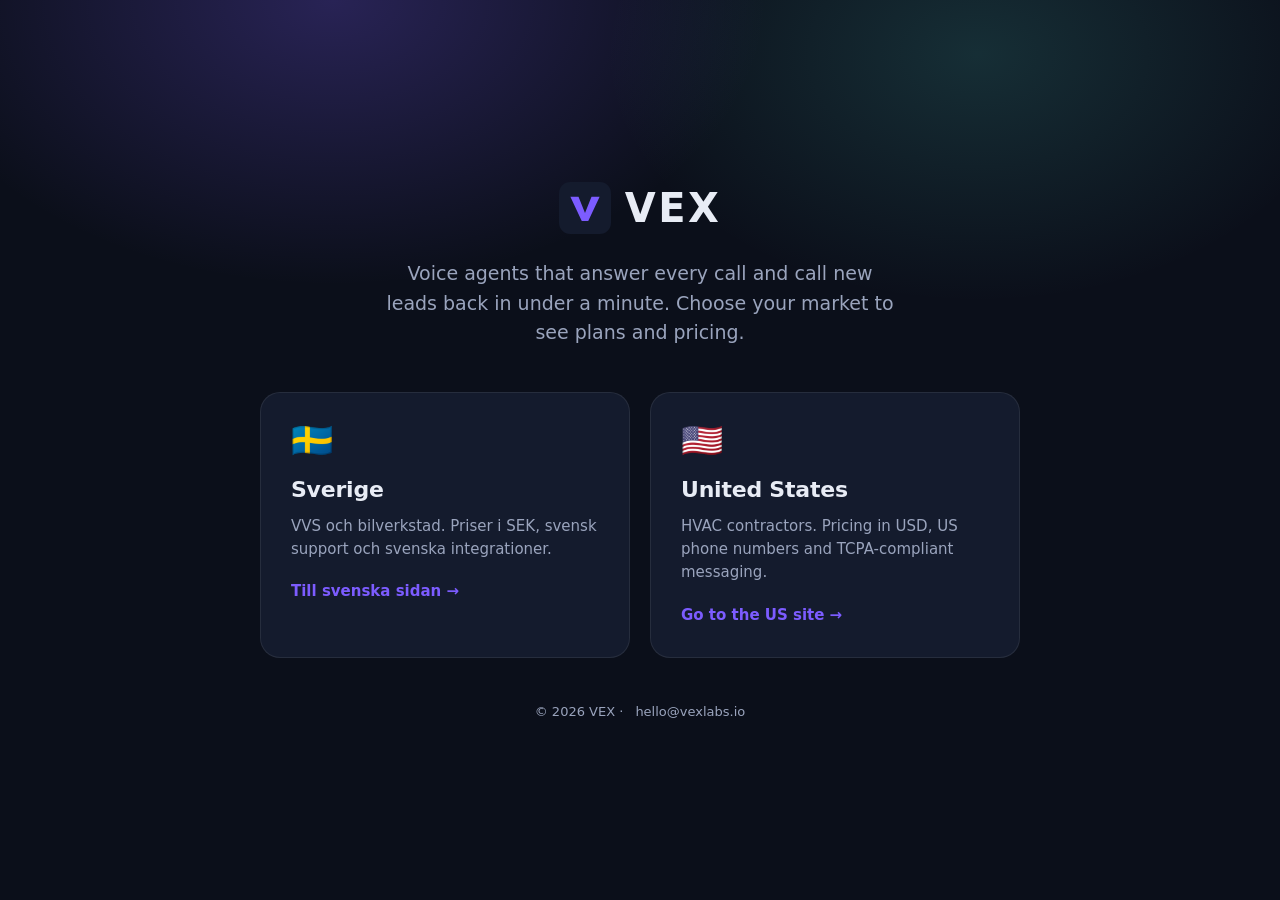
==== commit 62718b84: "Refactor index.html for region selection and layout" ====
--- a/index.html
+++ b/index.html
@@ -3,213 +3,65 @@
 <head>
 <meta charset="utf-8">
 <meta name="viewport" content="width=device-width, initial-scale=1">
-<title>VEX Labs — AI receptionist & outbound lead engine</title>
-<meta name="description" content="VEX Labs builds AI voice agents that answer every call, book appointments and reactivate leads for US service businesses. Speed-to-lead in under 60 seconds.">
-<meta property="og:title" content="VEX Labs — Never miss a call. Never lose a lead.">
-<meta property="og:description" content="AI receptionist and outbound lead engine for US service businesses.">
+<title>VEX — Choose your region</title>
+<meta name="description" content="VEX builds voice agents that answer every call and call new leads back in under a minute. Choose Sweden or the United States.">
+<meta property="og:title" content="VEX">
+<meta property="og:description" content="Never miss a call. Never lose a lead.">
 <meta property="og:type" content="website">
 <meta property="og:url" content="https://vexlabs.io">
 <link rel="icon" href="data:image/svg+xml,%3Csvg xmlns='http://www.w3.org/2000/svg' viewBox='0 0 64 64'%3E%3Crect width='64' height='64' rx='14' fill='%230b0f1a'/%3E%3Cpath d='M14 18h10l8 20 8-20h10L36 48h-8z' fill='%237c5cff'/%3E%3C/svg%3E">
+<link rel="alternate" hreflang="sv-SE" href="https://vexlabs.io/se">
+<link rel="alternate" hreflang="en-US" href="https://vexlabs.io/us">
+<link rel="stylesheet" href="/style.css">
 <style>
-:root{
-  --bg:#0b0f1a;--bg2:#111726;--card:#141b2d;--line:rgba(255,255,255,.08);
-  --text:#e8ecf5;--muted:#9aa4bd;--accent:#7c5cff;--accent2:#4fd1c5;
-  --max:1120px;
-}
-*{box-sizing:border-box;margin:0;padding:0}
-html{scroll-behavior:smooth}
-body{font-family:Inter,ui-sans-serif,system-ui,-apple-system,"Segoe UI",Roboto,Helvetica,Arial,sans-serif;background:var(--bg);color:var(--text);line-height:1.55;-webkit-font-smoothing:antialiased}
-a{color:inherit;text-decoration:none}
-.wrap{max-width:var(--max);margin:0 auto;padding:0 24px}
-/* nav */
-nav{position:sticky;top:0;z-index:10;backdrop-filter:blur(12px);background:rgba(11,15,26,.75);border-bottom:1px solid var(--line)}
-nav .wrap{display:flex;align-items:center;justify-content:space-between;height:64px}
-.logo{display:flex;align-items:center;gap:10px;font-weight:700;letter-spacing:-.01em;font-size:18px}
-.logo svg{width:28px;height:28px}
-.navlinks{display:flex;gap:28px;font-size:14px;color:var(--muted)}
-.navlinks a:hover{color:var(--text)}
-.btn{display:inline-flex;align-items:center;gap:8px;padding:12px 20px;border-radius:10px;font-weight:600;font-size:15px;transition:transform .15s,box-shadow .15s}
-.btn-primary{background:var(--accent);color:#fff;box-shadow:0 8px 24px rgba(124,92,255,.35)}
-.btn-primary:hover{transform:translateY(-1px);box-shadow:0 12px 28px rgba(124,92,255,.45)}
-.btn-ghost{border:1px solid var(--line);color:var(--text)}
-.btn-ghost:hover{background:var(--bg2)}
-.btn-sm{padding:9px 16px;font-size:14px}
-@media(max-width:720px){.navlinks{display:none}}
-/* hero */
-.hero{position:relative;padding:96px 0 80px;overflow:hidden}
-.hero::before{content:"";position:absolute;inset:-40% -20% auto;height:120%;background:
- radial-gradient(600px 400px at 30% 30%,rgba(124,92,255,.28),transparent 60%),
- radial-gradient(500px 350px at 75% 20%,rgba(79,209,197,.18),transparent 60%);pointer-events:none}
-.hero .wrap{position:relative;display:grid;grid-template-columns:1.1fr .9fr;gap:56px;align-items:center}
-.eyebrow{display:inline-flex;align-items:center;gap:8px;font-size:13px;color:var(--accent2);background:rgba(79,209,197,.1);border:1px solid rgba(79,209,197,.25);padding:6px 12px;border-radius:999px;margin-bottom:22px}
-.eyebrow i{width:6px;height:6px;border-radius:50%;background:var(--accent2);animation:pulse 1.6s infinite}
-@keyframes pulse{0%,100%{opacity:1}50%{opacity:.3}}
-h1{font-size:clamp(38px,5.2vw,60px);line-height:1.05;letter-spacing:-.03em;font-weight:800}
-h1 span{background:linear-gradient(90deg,var(--accent),var(--accent2));-webkit-background-clip:text;background-clip:text;color:transparent}
-.lede{font-size:19px;color:var(--muted);margin:22px 0 32px;max-width:540px}
-.cta{display:flex;gap:12px;flex-wrap:wrap}
-.trust{margin-top:36px;display:flex;gap:28px;flex-wrap:wrap;font-size:14px;color:var(--muted)}
-.trust>div{min-width:110px}
-.trust b{color:var(--text);font-size:22px;display:block;letter-spacing:-.02em}
-/* phone card */
-.demo{background:var(--card);border:1px solid var(--line);border-radius:20px;padding:22px;box-shadow:0 30px 80px rgba(0,0,0,.45)}
-.demo .head{display:flex;justify-content:space-between;align-items:center;font-size:13px;color:var(--muted);margin-bottom:16px}
-.demo .head .live{color:#5ee79a;display:flex;gap:6px;align-items:center}
-.demo .head .live i{width:7px;height:7px;background:#5ee79a;border-radius:50%;animation:pulse 1.2s infinite}
-.msg{padding:12px 14px;border-radius:14px;font-size:14px;margin:8px 0;max-width:88%}
-.msg.ai{background:rgba(124,92,255,.16);border:1px solid rgba(124,92,255,.3)}
-.msg.cu{background:var(--bg2);margin-left:auto}
-.msg small{display:block;font-size:11px;color:var(--muted);margin-bottom:4px}
-.booked{margin-top:14px;display:flex;align-items:center;gap:10px;background:rgba(94,231,154,.1);border:1px solid rgba(94,231,154,.3);border-radius:12px;padding:12px 14px;font-size:14px}
-@media(max-width:860px){.hero{padding:64px 0 56px}.hero .wrap{grid-template-columns:1fr}.demo{max-width:480px}}
-/* sections */
-section{padding:88px 0}
-.sec-head{max-width:640px;margin-bottom:48px}
-.sec-head h2{font-size:clamp(28px,3.6vw,40px);letter-spacing:-.025em;line-height:1.15}
-.sec-head p{color:var(--muted);margin-top:14px;font-size:17px}
-.kicker{font-size:13px;text-transform:uppercase;letter-spacing:.12em;color:var(--accent);font-weight:700;margin-bottom:12px}
-.grid{display:grid;gap:20px}
-.grid-3{grid-template-columns:repeat(3,1fr)}
-.grid-2{grid-template-columns:repeat(2,1fr)}
-@media(max-width:860px){.grid-3,.grid-2{grid-template-columns:1fr}}
-.card{background:var(--card);border:1px solid var(--line);border-radius:18px;padding:28px}
-.card .ic{width:44px;height:44px;border-radius:12px;display:grid;place-items:center;background:rgba(124,92,255,.14);color:var(--accent);margin-bottom:18px}
-.card h3{font-size:19px;margin-bottom:10px;letter-spacing:-.01em}
-.card p{color:var(--muted);font-size:15px}
-.steps{counter-reset:s}
-.step{position:relative;padding-left:64px}
-.step::before{counter-increment:s;content:counter(s,decimal-leading-zero);position:absolute;left:0;top:0;font-weight:800;font-size:28px;letter-spacing:-.03em;color:var(--accent);opacity:.9}
-.alt{background:var(--bg2);border-top:1px solid var(--line);border-bottom:1px solid var(--line)}
-.stack{display:flex;gap:10px;flex-wrap:wrap;margin-top:20px}
-.stack span{font-size:13px;color:var(--muted);border:1px solid var(--line);padding:6px 12px;border-radius:999px}
-/* final cta */
-.final{text-align:center;padding:100px 0}
-.final .box{background:linear-gradient(135deg,rgba(124,92,255,.22),rgba(79,209,197,.14));border:1px solid var(--line);border-radius:28px;padding:64px 32px}
-.final h2{font-size:clamp(30px,4vw,44px);letter-spacing:-.03em}
-.final p{color:var(--muted);margin:16px auto 32px;max-width:520px;font-size:17px}
-footer{border-top:1px solid var(--line);padding:32px 0;font-size:14px;color:var(--muted)}
-footer .wrap{display:flex;justify-content:space-between;flex-wrap:wrap;gap:12px}
-footer a:hover{color:var(--text)}
+.chooser{min-height:100vh;display:grid;place-items:center;padding:48px 24px;position:relative;overflow:hidden}
+.chooser::before{content:"";position:absolute;inset:-30% -10% auto;height:120%;pointer-events:none;background:
+ radial-gradient(700px 460px at 30% 25%,rgba(124,92,255,.26),transparent 62%),
+ radial-gradient(600px 400px at 72% 30%,rgba(79,209,197,.16),transparent 62%)}
+.chooser .inner{position:relative;text-align:center;max-width:760px;width:100%}
+.mark{display:inline-flex;align-items:center;gap:14px;font-size:40px;font-weight:800;letter-spacing:.06em;margin-bottom:20px}
+.mark svg{width:52px;height:52px}
+.chooser p.tag{color:var(--muted);font-size:19px;max-width:520px;margin:0 auto 44px}
+.regions{display:grid;grid-template-columns:1fr 1fr;gap:20px;text-align:left}
+@media(max-width:700px){.regions{grid-template-columns:1fr}.mark{font-size:34px}}
+.region{background:var(--card);border:1px solid var(--line);border-radius:20px;padding:30px;transition:border-color .15s,transform .15s;display:block}
+.region:hover{border-color:rgba(124,92,255,.6);transform:translateY(-2px)}
+.region .flag{font-size:34px;line-height:1;margin-bottom:16px;display:block}
+.region h2{font-size:22px;letter-spacing:-.01em;margin-bottom:8px}
+.region p{color:var(--muted);font-size:15px;margin-bottom:18px}
+.region .go{color:var(--accent);font-weight:600;font-size:15px}
+.chooser footer{border:0;margin-top:44px;padding:0;font-size:13px}
 </style>
 </head>
 <body>
 
-<nav>
-  <div class="wrap">
-    <a class="logo" href="#">
+<main class="chooser">
+  <div class="inner">
+    <div class="mark">
       <svg viewBox="0 0 64 64" aria-hidden="true"><rect width="64" height="64" rx="14" fill="#141b2d"/><path d="M14 18h10l8 20 8-20h10L36 48h-8z" fill="#7c5cff"/></svg>
-      VEX Labs
-    </a>
-    <div class="navlinks">
-      <a href="#product">Product</a>
-      <a href="#how">How it works</a>
-      <a href="#results">Results</a>
-      <a href="#contact">Contact</a>
+      VEX
     </div>
-    <a class="btn btn-primary btn-sm" href="#contact">Book a demo</a>
-  </div>
-</nav>
+    <h1 style="position:absolute;left:-9999px">VEX — choose your region</h1>
+    <p class="tag">Voice agents that answer every call and call new leads back in under a minute. Choose your market to see plans and pricing.</p>
 
-<header class="hero">
-  <div class="wrap">
-    <div>
-      <div class="eyebrow"><i></i> AI voice agents for US service businesses</div>
-      <h1>Never miss a call.<br><span>Never lose a lead.</span></h1>
-      <p class="lede">VEX Labs gives your business an AI receptionist that answers every call 24/7, books appointments straight into your calendar, and an outbound engine that calls new leads back in under a minute.</p>
-      <div class="cta">
-        <a class="btn btn-primary" href="#contact">Book a 20‑min demo</a>
-        <a class="btn btn-ghost" href="#how">See how it works</a>
-      </div>
-      <div class="trust">
-        <div><b>&lt;60s</b>speed‑to‑lead</div>
-        <div><b>24/7</b>every call answered</div>
-        <div><b>0</b>voicemails</div>
-      </div>
+    <div class="regions">
+      <a class="region" href="/se">
+        <span class="flag">🇸🇪</span>
+        <h2>Sverige</h2>
+        <p>VVS och bilverkstad. Priser i SEK, svensk support och svenska integrationer.</p>
+        <span class="go">Till svenska sidan →</span>
+      </a>
+      <a class="region" href="/us">
+        <span class="flag">🇺🇸</span>
+        <h2>United States</h2>
+        <p>HVAC contractors. Pricing in USD, US phone numbers and TCPA-compliant messaging.</p>
+        <span class="go">Go to the US site →</span>
+      </a>
     </div>
 
-    <div class="demo" aria-label="Example call transcript">
-      <div class="head"><span>Incoming call · (305) ···‑····</span><span class="live"><i></i> Live</span></div>
-      <div class="msg ai"><small>VEX receptionist</small>Thanks for calling Miami Comfort HVAC, this is Ava. How can I help you today?</div>
-      <div class="msg cu"><small>Caller</small>Hi, my AC stopped cooling. Can someone come out tomorrow?</div>
-      <div class="msg ai"><small>VEX receptionist</small>Absolutely. I have 9:30 AM or 1:00 PM tomorrow open — which works better for you?</div>
-      <div class="msg cu"><small>Caller</small>9:30 is perfect.</div>
-      <div class="booked">✅ <span><b>Booked</b> · Tue 9:30 AM · confirmation text sent · CRM updated</span></div>
-    </div>
+    <footer><div class="wrap" style="justify-content:center;padding:0">© 2026 VEX · <a href="mailto:hello@vexlabs.io">hello@vexlabs.io</a></div></footer>
   </div>
-</header>
-
-<section id="product">
-  <div class="wrap">
-    <div class="sec-head">
-      <div class="kicker">Product</div>
-      <h2>Two agents. One goal: more booked jobs.</h2>
-      <p>Built for HVAC, plumbing, roofing, dental, auto repair and any business where a missed call is a lost customer.</p>
-    </div>
-    <div class="grid grid-2">
-      <div class="card">
-        <div class="ic">📞</div>
-        <h3>AI Receptionist</h3>
-        <p>Answers in two rings, around the clock, in a natural voice trained on your business. Qualifies the caller, answers common questions, books directly into your calendar and sends the confirmation — no hold music, no voicemail.</p>
-      </div>
-      <div class="card">
-        <div class="ic">🚀</div>
-        <h3>Outbound Lead Engine</h3>
-        <p><b>Speed‑to‑lead:</b> every new web form or ad lead gets a call back within 60 seconds, while they're still on your site. <b>Lead reactivation:</b> we call your old quotes and past customers and turn dead lists into booked appointments.</p>
-      </div>
-    </div>
-  </div>
-</section>
-
-<section id="how" class="alt">
-  <div class="wrap">
-    <div class="sec-head">
-      <div class="kicker">How it works</div>
-      <h2>Live in days, not months.</h2>
-      <p>We handle the setup. You keep your phone number, your calendar and your CRM.</p>
-    </div>
-    <div class="grid grid-3 steps">
-      <div class="card step"><h3>We learn your business</h3><p>A short onboarding call: your services, service area, pricing rules, hours and how you want calls handled and escalated.</p></div>
-      <div class="card step"><h3>We connect your tools</h3><p>Forward your existing number, connect your calendar and CRM. Leads flow in from your website, Google Ads and Meta forms automatically.</p></div>
-      <div class="card step"><h3>Your agent goes live</h3><p>Every call answered, every lead called back, every appointment booked and logged. You get a daily summary and full call recordings.</p></div>
-    </div>
-  </div>
-</section>
-
-<section id="results">
-  <div class="wrap">
-    <div class="sec-head">
-      <div class="kicker">Why it matters</div>
-      <h2>The math is simple.</h2>
-      <p>Service businesses miss roughly a quarter of their inbound calls, and most of those callers phone the next company on the list. Calling a new lead back within a minute makes you far more likely to reach them than waiting an hour.</p>
-    </div>
-    <div class="grid grid-3">
-      <div class="card"><div class="ic">🕒</div><h3>After‑hours calls become jobs</h3><p>Evenings, weekends and holidays are when emergencies happen. Your agent books them while your competitors' phones ring out.</p></div>
-      <div class="card"><div class="ic">💵</div><h3>Ad spend that converts</h3><p>You already pay for the lead. Calling back instantly is the cheapest way to lift your close rate without buying more traffic.</p></div>
-      <div class="card"><div class="ic">📈</div><h3>Revenue from lists you already own</h3><p>Old quotes, lapsed maintenance plans, past customers — reactivation campaigns turn them into booked work.</p></div>
-    </div>
-  </div>
-</section>
-
-<section id="contact" class="final">
-  <div class="wrap">
-    <div class="box">
-      <h2>Hear it for yourself.</h2>
-      <p>Book a 20‑minute demo and we'll call you back with an agent trained on your business — live, on the call.</p>
-      <div class="cta" style="justify-content:center">
-        <!-- TODO: replace with the Cal.com booking link (e.g. https://cal.com/vexlabs/demo) -->
-        <a class="btn btn-primary" href="mailto:hello@vexlabs.io?subject=Demo%20request">Book a demo</a>
-        <a class="btn btn-ghost" href="mailto:hello@vexlabs.io">hello@vexlabs.io</a>
-      </div>
-    </div>
-  </div>
-</section>
-
-<footer>
-  <div class="wrap">
-    <span>© 2026 VEX Labs. All rights reserved.</span>
-    <span><a href="mailto:hello@vexlabs.io">hello@vexlabs.io</a> · <a href="#">Privacy</a></span>
-  </div>
-</footer>
+</main>
 
 </body>
 </html>
--- a/style.css
+++ b/style.css
@@ -0,0 +1,123 @@
+:root{
+  --bg:#0b0f1a;--bg2:#111726;--card:#141b2d;--line:rgba(255,255,255,.08);
+  --text:#e8ecf5;--muted:#9aa4bd;--accent:#7c5cff;--accent2:#4fd1c5;--good:#5ee79a;
+  --max:1120px;
+}
+*{box-sizing:border-box;margin:0;padding:0}
+html{scroll-behavior:smooth}
+body{font-family:Inter,ui-sans-serif,system-ui,-apple-system,"Segoe UI",Roboto,Helvetica,Arial,sans-serif;background:var(--bg);color:var(--text);line-height:1.55;-webkit-font-smoothing:antialiased}
+a{color:inherit;text-decoration:none}
+img{max-width:100%}
+.wrap{max-width:var(--max);margin:0 auto;padding:0 24px}
+
+/* market switcher bar */
+.marketbar{background:var(--bg2);border-bottom:1px solid var(--line);font-size:13px;color:var(--muted)}
+.marketbar .wrap{display:flex;gap:18px;align-items:center;height:38px;flex-wrap:wrap}
+.marketbar a{padding:3px 10px;border-radius:999px;border:1px solid transparent}
+.marketbar a:hover{color:var(--text)}
+.marketbar a[aria-current="true"]{color:var(--text);border-color:var(--line);background:rgba(255,255,255,.04)}
+
+/* nav */
+nav{position:sticky;top:0;z-index:10;backdrop-filter:blur(12px);background:rgba(11,15,26,.8);border-bottom:1px solid var(--line)}
+nav .wrap{display:flex;align-items:center;justify-content:space-between;height:64px}
+.logo{display:flex;align-items:center;gap:10px;font-weight:800;letter-spacing:.02em;font-size:19px}
+.logo svg{width:28px;height:28px}
+.navlinks{display:flex;gap:28px;font-size:14px;color:var(--muted)}
+.navlinks a:hover{color:var(--text)}
+@media(max-width:820px){.navlinks{display:none}}
+
+.btn{display:inline-flex;align-items:center;justify-content:center;gap:8px;padding:12px 20px;border-radius:10px;font-weight:600;font-size:15px;transition:transform .15s,box-shadow .15s;border:1px solid transparent;cursor:pointer}
+.btn-primary{background:var(--accent);color:#fff;box-shadow:0 8px 24px rgba(124,92,255,.35)}
+.btn-primary:hover{transform:translateY(-1px);box-shadow:0 12px 28px rgba(124,92,255,.45)}
+.btn-ghost{border-color:var(--line);color:var(--text)}
+.btn-ghost:hover{background:var(--bg2)}
+.btn-sm{padding:9px 16px;font-size:14px}
+
+/* hero */
+.hero{position:relative;padding:88px 0 72px;overflow:hidden}
+.hero::before{content:"";position:absolute;inset:-40% -20% auto;height:120%;pointer-events:none;background:
+ radial-gradient(600px 400px at 30% 30%,rgba(124,92,255,.28),transparent 60%),
+ radial-gradient(500px 350px at 75% 20%,rgba(79,209,197,.18),transparent 60%)}
+.hero .wrap{position:relative;display:grid;grid-template-columns:1.1fr .9fr;gap:56px;align-items:center}
+.eyebrow{display:inline-flex;align-items:center;gap:8px;font-size:13px;color:var(--accent2);background:rgba(79,209,197,.1);border:1px solid rgba(79,209,197,.25);padding:6px 12px;border-radius:999px;margin-bottom:22px}
+.eyebrow i{width:6px;height:6px;border-radius:50%;background:var(--accent2);animation:pulse 1.6s infinite}
+@keyframes pulse{0%,100%{opacity:1}50%{opacity:.3}}
+h1{font-size:clamp(36px,5vw,58px);line-height:1.05;letter-spacing:-.03em;font-weight:800}
+h1 span{background:linear-gradient(90deg,var(--accent),var(--accent2));-webkit-background-clip:text;background-clip:text;color:transparent}
+.lede{font-size:19px;color:var(--muted);margin:22px 0 32px;max-width:560px}
+.cta{display:flex;gap:12px;flex-wrap:wrap}
+.trust{margin-top:36px;display:flex;gap:28px;flex-wrap:wrap;font-size:14px;color:var(--muted)}
+.trust>div{min-width:120px}
+.trust b{color:var(--text);font-size:22px;display:block;letter-spacing:-.02em}
+
+/* transcript card */
+.demo{background:var(--card);border:1px solid var(--line);border-radius:20px;padding:22px;box-shadow:0 30px 80px rgba(0,0,0,.45)}
+.demo .head{display:flex;justify-content:space-between;align-items:center;font-size:13px;color:var(--muted);margin-bottom:16px}
+.demo .head .live{color:var(--good);display:flex;gap:6px;align-items:center}
+.demo .head .live i{width:7px;height:7px;background:var(--good);border-radius:50%;animation:pulse 1.2s infinite}
+.msg{padding:12px 14px;border-radius:14px;font-size:14px;margin:8px 0;max-width:88%}
+.msg.ai{background:rgba(124,92,255,.16);border:1px solid rgba(124,92,255,.3)}
+.msg.cu{background:var(--bg2);margin-left:auto}
+.msg small{display:block;font-size:11px;color:var(--muted);margin-bottom:4px}
+.booked{margin-top:14px;display:flex;align-items:center;gap:10px;background:rgba(94,231,154,.1);border:1px solid rgba(94,231,154,.3);border-radius:12px;padding:12px 14px;font-size:14px}
+@media(max-width:900px){.hero{padding:56px 0 48px}.hero .wrap{grid-template-columns:1fr}.demo{max-width:520px}}
+
+/* sections */
+section{padding:80px 0}
+.sec-head{max-width:680px;margin-bottom:44px}
+.sec-head h2{font-size:clamp(27px,3.5vw,40px);letter-spacing:-.025em;line-height:1.15}
+.sec-head p{color:var(--muted);margin-top:14px;font-size:17px}
+.kicker{font-size:13px;text-transform:uppercase;letter-spacing:.12em;color:var(--accent);font-weight:700;margin-bottom:12px}
+.alt{background:var(--bg2);border-top:1px solid var(--line);border-bottom:1px solid var(--line)}
+.grid{display:grid;gap:20px}
+.grid-3{grid-template-columns:repeat(3,1fr)}
+.grid-2{grid-template-columns:repeat(2,1fr)}
+@media(max-width:900px){.grid-3,.grid-2{grid-template-columns:1fr}}
+.card{background:var(--card);border:1px solid var(--line);border-radius:18px;padding:28px}
+.card .ic{width:44px;height:44px;border-radius:12px;display:grid;place-items:center;background:rgba(124,92,255,.14);margin-bottom:18px;font-size:20px}
+.card h3{font-size:19px;margin-bottom:10px;letter-spacing:-.01em}
+.card p{color:var(--muted);font-size:15px}
+.steps{counter-reset:s}
+.step{position:relative;padding-left:82px}
+.step::before{counter-increment:s;content:counter(s,decimal-leading-zero);position:absolute;left:28px;top:26px;font-weight:800;font-size:26px;letter-spacing:-.03em;color:var(--accent);opacity:.9}
+
+/* tabs */
+.tabs{display:inline-flex;gap:6px;padding:6px;background:var(--card);border:1px solid var(--line);border-radius:14px;margin-bottom:36px}
+.tabs button{background:none;border:0;color:var(--muted);font:inherit;font-weight:600;font-size:15px;padding:10px 22px;border-radius:10px;cursor:pointer}
+.tabs button[aria-selected="true"]{background:var(--accent);color:#fff}
+.tabs button:hover{color:var(--text)}
+.tabs button[aria-selected="true"]:hover{color:#fff}
+
+/* pricing */
+.plans{display:grid;grid-template-columns:repeat(3,1fr);gap:20px;align-items:start}
+@media(max-width:960px){.plans{grid-template-columns:1fr}}
+.plan{background:var(--card);border:1px solid var(--line);border-radius:20px;padding:30px;display:flex;flex-direction:column;height:100%}
+.plan.featured{border-color:rgba(124,92,255,.55);box-shadow:0 20px 60px rgba(124,92,255,.16)}
+.plan .tag{font-size:12px;font-weight:700;letter-spacing:.1em;text-transform:uppercase;color:var(--accent);margin-bottom:14px}
+.plan .name{font-size:22px;font-weight:700;letter-spacing:-.01em}
+.plan .seg{color:var(--muted);font-size:14px;margin-top:6px;min-height:42px}
+.price{margin:22px 0 4px;font-size:34px;font-weight:800;letter-spacing:-.03em;line-height:1.1}
+.price small{display:block;font-size:14px;font-weight:500;color:var(--muted);letter-spacing:0;margin-top:6px}
+.price .from{font-size:15px;font-weight:600;color:var(--muted);display:block;margin-bottom:2px}
+.meta{border-top:1px solid var(--line);border-bottom:1px solid var(--line);margin:22px 0;padding:16px 0;font-size:14px;color:var(--muted);display:grid;gap:8px}
+.meta div{display:flex;justify-content:space-between;gap:14px}
+.meta b{color:var(--text);font-weight:600;text-align:right}
+.feat{list-style:none;font-size:14.5px;color:var(--muted);display:grid;gap:10px;margin-bottom:26px}
+.feat li{padding-left:26px;position:relative}
+.feat li::before{content:"✓";position:absolute;left:0;top:-1px;color:var(--accent2);font-weight:700}
+.feat .inherit{color:var(--text);font-weight:600;padding-left:0;margin-bottom:2px}
+.feat .inherit::before{content:""}
+.plan .btn{width:100%;margin-top:auto}
+.proof{margin-top:18px;background:rgba(94,231,154,.09);border:1px solid rgba(94,231,154,.28);border-radius:12px;padding:14px;font-size:14px}
+.proof b{color:var(--good)}
+.proof span{display:block;color:var(--muted);font-size:12.5px;margin-top:4px}
+.pricenote{color:var(--muted);font-size:14px;margin-top:28px;max-width:720px}
+
+/* final cta */
+.final{text-align:center;padding:96px 0}
+.final .box{background:linear-gradient(135deg,rgba(124,92,255,.22),rgba(79,209,197,.14));border:1px solid var(--line);border-radius:28px;padding:60px 32px}
+.final h2{font-size:clamp(29px,4vw,44px);letter-spacing:-.03em}
+.final p{color:var(--muted);margin:16px auto 32px;max-width:540px;font-size:17px}
+footer{border-top:1px solid var(--line);padding:32px 0;font-size:14px;color:var(--muted)}
+footer .wrap{display:flex;justify-content:space-between;flex-wrap:wrap;gap:12px}
+footer a:hover{color:var(--text)}
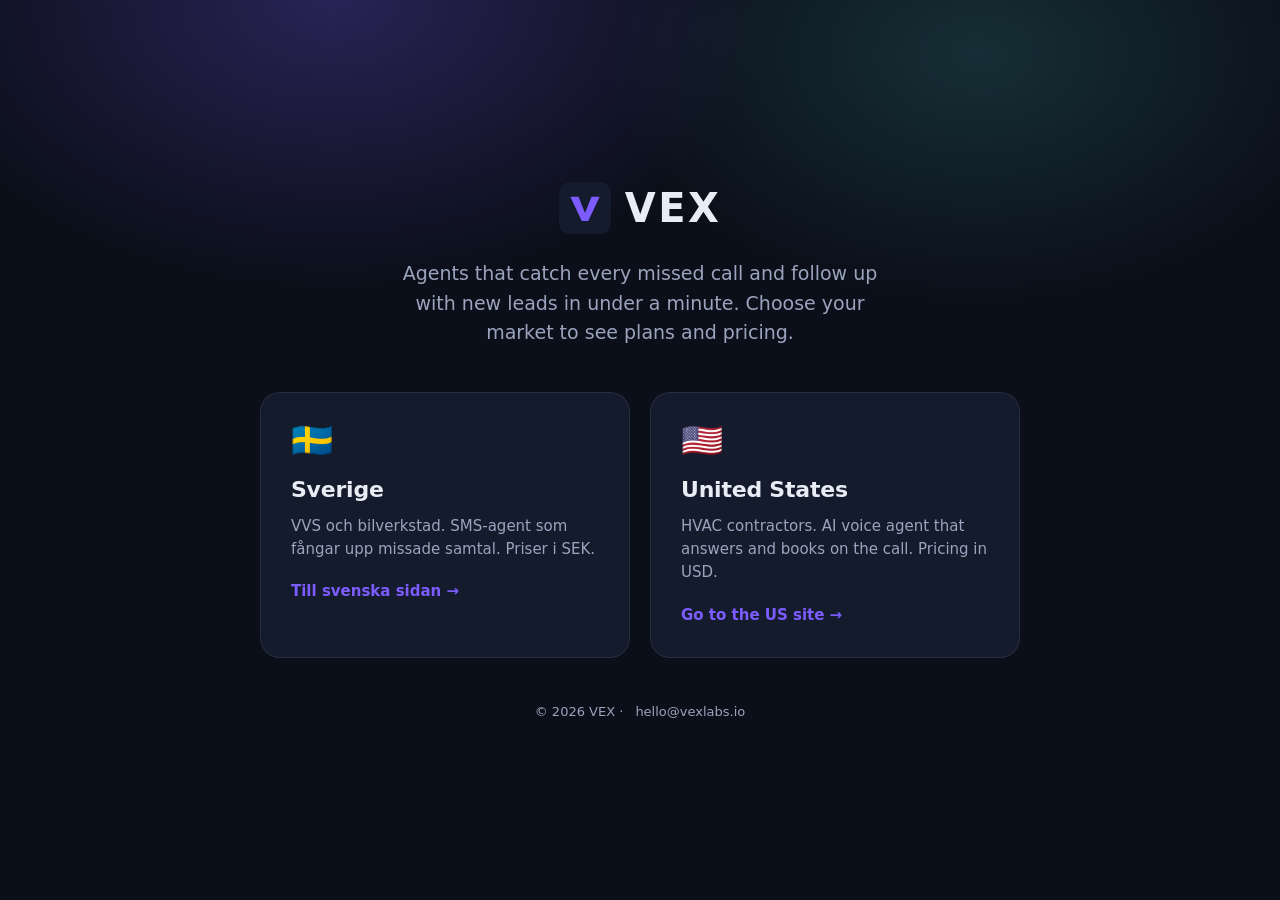
==== commit b7db94af: "Update description and text for regions in index.html" ====
--- a/index.html
+++ b/index.html
@@ -4,7 +4,7 @@
 <meta charset="utf-8">
 <meta name="viewport" content="width=device-width, initial-scale=1">
 <title>VEX — Choose your region</title>
-<meta name="description" content="VEX builds voice agents that answer every call and call new leads back in under a minute. Choose Sweden or the United States.">
+<meta name="description" content="VEX builds agents that catch every missed call and follow up with new leads in under a minute. Choose Sweden or the United States.">
 <meta property="og:title" content="VEX">
 <meta property="og:description" content="Never miss a call. Never lose a lead.">
 <meta property="og:type" content="website">
@@ -42,19 +42,19 @@
       VEX
     </div>
     <h1 style="position:absolute;left:-9999px">VEX — choose your region</h1>
-    <p class="tag">Voice agents that answer every call and call new leads back in under a minute. Choose your market to see plans and pricing.</p>
+    <p class="tag">Agents that catch every missed call and follow up with new leads in under a minute. Choose your market to see plans and pricing.</p>
 
     <div class="regions">
       <a class="region" href="/se">
         <span class="flag">🇸🇪</span>
         <h2>Sverige</h2>
-        <p>VVS och bilverkstad. Priser i SEK, svensk support och svenska integrationer.</p>
+        <p>VVS och bilverkstad. SMS-agent som fångar upp missade samtal. Priser i SEK.</p>
         <span class="go">Till svenska sidan →</span>
       </a>
       <a class="region" href="/us">
         <span class="flag">🇺🇸</span>
         <h2>United States</h2>
-        <p>HVAC contractors. Pricing in USD, US phone numbers and TCPA-compliant messaging.</p>
+        <p>HVAC contractors. AI voice agent that answers and books on the call. Pricing in USD.</p>
         <span class="go">Go to the US site →</span>
       </a>
     </div>
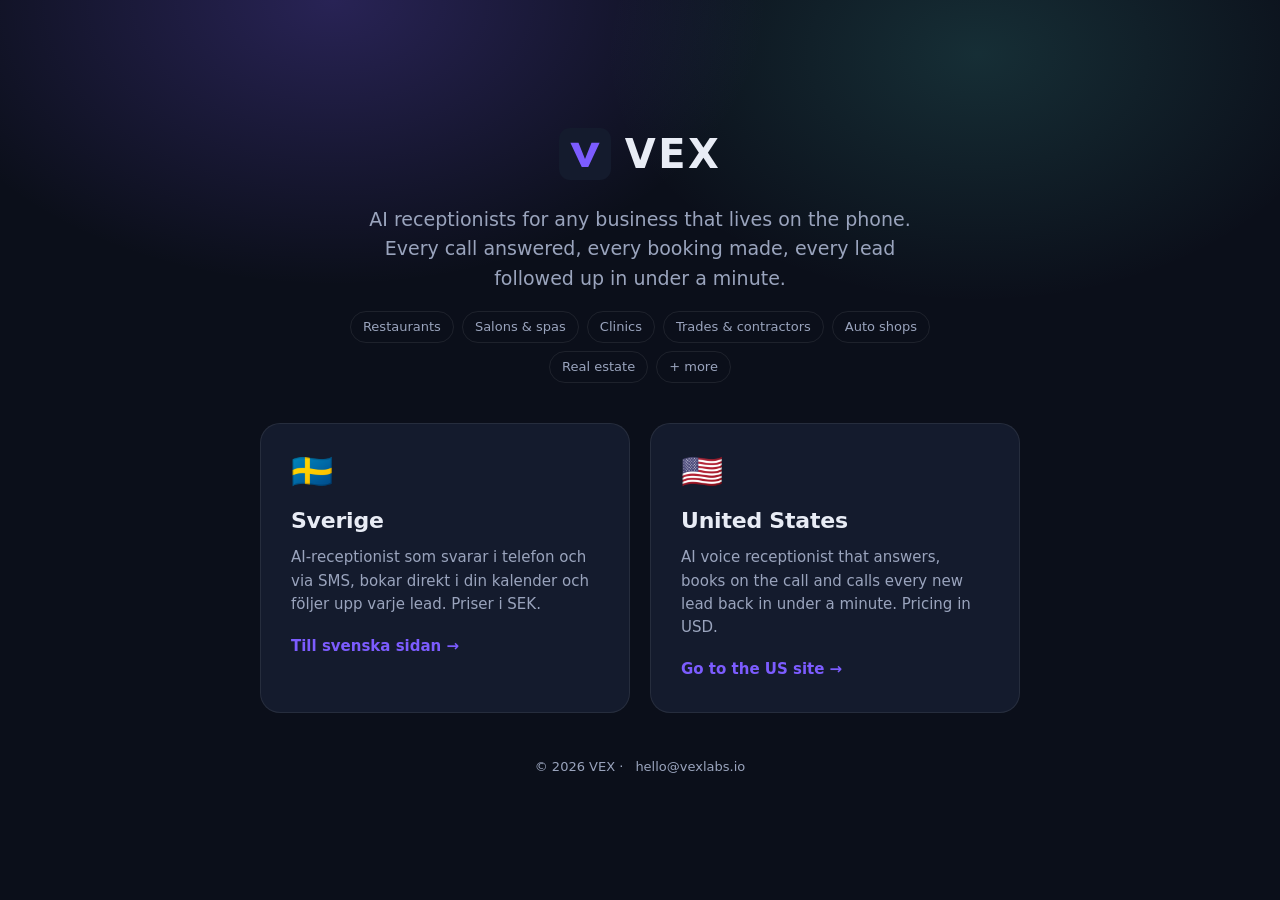
==== commit 529f46b3: "Generalise site copy beyond HVAC/VVS/bilverkstad to all phone-driven businesses - Industry-neutral h" ====
--- a/index.html
+++ b/index.html
@@ -4,9 +4,9 @@
 <meta charset="utf-8">
 <meta name="viewport" content="width=device-width, initial-scale=1">
 <title>VEX — Choose your region</title>
-<meta name="description" content="VEX builds agents that catch every missed call and follow up with new leads in under a minute. Choose Sweden or the United States.">
+<meta name="description" content="VEX builds AI receptionists for restaurants, salons, clinics, trades and any business that lives on the phone. Every call answered, every booking made, every lead followed up in under a minute. Choose Sweden or the United States.">
 <meta property="og:title" content="VEX">
-<meta property="og:description" content="Never miss a call. Never lose a lead.">
+<meta property="og:description" content="Never miss a call. Never lose a booking.">
 <meta property="og:type" content="website">
 <meta property="og:url" content="https://vexlabs.io">
 <link rel="icon" href="data:image/svg+xml,%3Csvg xmlns='http://www.w3.org/2000/svg' viewBox='0 0 64 64'%3E%3Crect width='64' height='64' rx='14' fill='%230b0f1a'/%3E%3Cpath d='M14 18h10l8 20 8-20h10L36 48h-8z' fill='%237c5cff'/%3E%3C/svg%3E">
@@ -21,7 +21,9 @@
 .chooser .inner{position:relative;text-align:center;max-width:760px;width:100%}
 .mark{display:inline-flex;align-items:center;gap:14px;font-size:40px;font-weight:800;letter-spacing:.06em;margin-bottom:20px}
 .mark svg{width:52px;height:52px}
-.chooser p.tag{color:var(--muted);font-size:19px;max-width:520px;margin:0 auto 44px}
+.chooser p.tag{color:var(--muted);font-size:19px;max-width:560px;margin:0 auto 18px}
+.chooser .chips{display:flex;flex-wrap:wrap;justify-content:center;gap:8px;margin:0 auto 40px;max-width:600px}
+.chooser .chips span{font-size:13px;color:var(--muted);border:1px solid var(--line);border-radius:999px;padding:5px 12px}
 .regions{display:grid;grid-template-columns:1fr 1fr;gap:20px;text-align:left}
 @media(max-width:700px){.regions{grid-template-columns:1fr}.mark{font-size:34px}}
 .region{background:var(--card);border:1px solid var(--line);border-radius:20px;padding:30px;transition:border-color .15s,transform .15s;display:block}
@@ -42,19 +44,22 @@
       VEX
     </div>
     <h1 style="position:absolute;left:-9999px">VEX — choose your region</h1>
-    <p class="tag">Agents that catch every missed call and follow up with new leads in under a minute. Choose your market to see plans and pricing.</p>
+    <p class="tag">AI receptionists for any business that lives on the phone. Every call answered, every booking made, every lead followed up in under a minute.</p>
+    <div class="chips" aria-label="Industries we serve">
+      <span>Restaurants</span><span>Salons &amp; spas</span><span>Clinics</span><span>Trades &amp; contractors</span><span>Auto shops</span><span>Real estate</span><span>+ more</span>
+    </div>
 
     <div class="regions">
       <a class="region" href="/se">
         <span class="flag">🇸🇪</span>
         <h2>Sverige</h2>
-        <p>VVS och bilverkstad. SMS-agent som fångar upp missade samtal. Priser i SEK.</p>
+        <p>AI-receptionist som svarar i telefon och via SMS, bokar direkt i din kalender och följer upp varje lead. Priser i SEK.</p>
         <span class="go">Till svenska sidan →</span>
       </a>
       <a class="region" href="/us">
         <span class="flag">🇺🇸</span>
         <h2>United States</h2>
-        <p>HVAC contractors. AI voice agent that answers and books on the call. Pricing in USD.</p>
+        <p>AI voice receptionist that answers, books on the call and calls every new lead back in under a minute. Pricing in USD.</p>
         <span class="go">Go to the US site →</span>
       </a>
     </div>
--- a/style.css
+++ b/style.css
@@ -77,6 +77,12 @@
 .card .ic{width:44px;height:44px;border-radius:12px;display:grid;place-items:center;background:rgba(124,92,255,.14);margin-bottom:18px;font-size:20px}
 .card h3{font-size:19px;margin-bottom:10px;letter-spacing:-.01em}
 .card p{color:var(--muted);font-size:15px}
+.industries{grid-template-columns:repeat(3,1fr)}
+.industries .card{padding:24px}
+.industries .card h3{font-size:17px}
+.industries .card p{font-size:14.5px}
+@media(max-width:900px){.industries{grid-template-columns:repeat(2,1fr)}}
+@media(max-width:600px){.industries{grid-template-columns:1fr}}
 .steps{counter-reset:s}
 .step{position:relative;padding-left:82px}
 .step::before{counter-increment:s;content:counter(s,decimal-leading-zero);position:absolute;left:28px;top:26px;font-weight:800;font-size:26px;letter-spacing:-.03em;color:var(--accent);opacity:.9}
